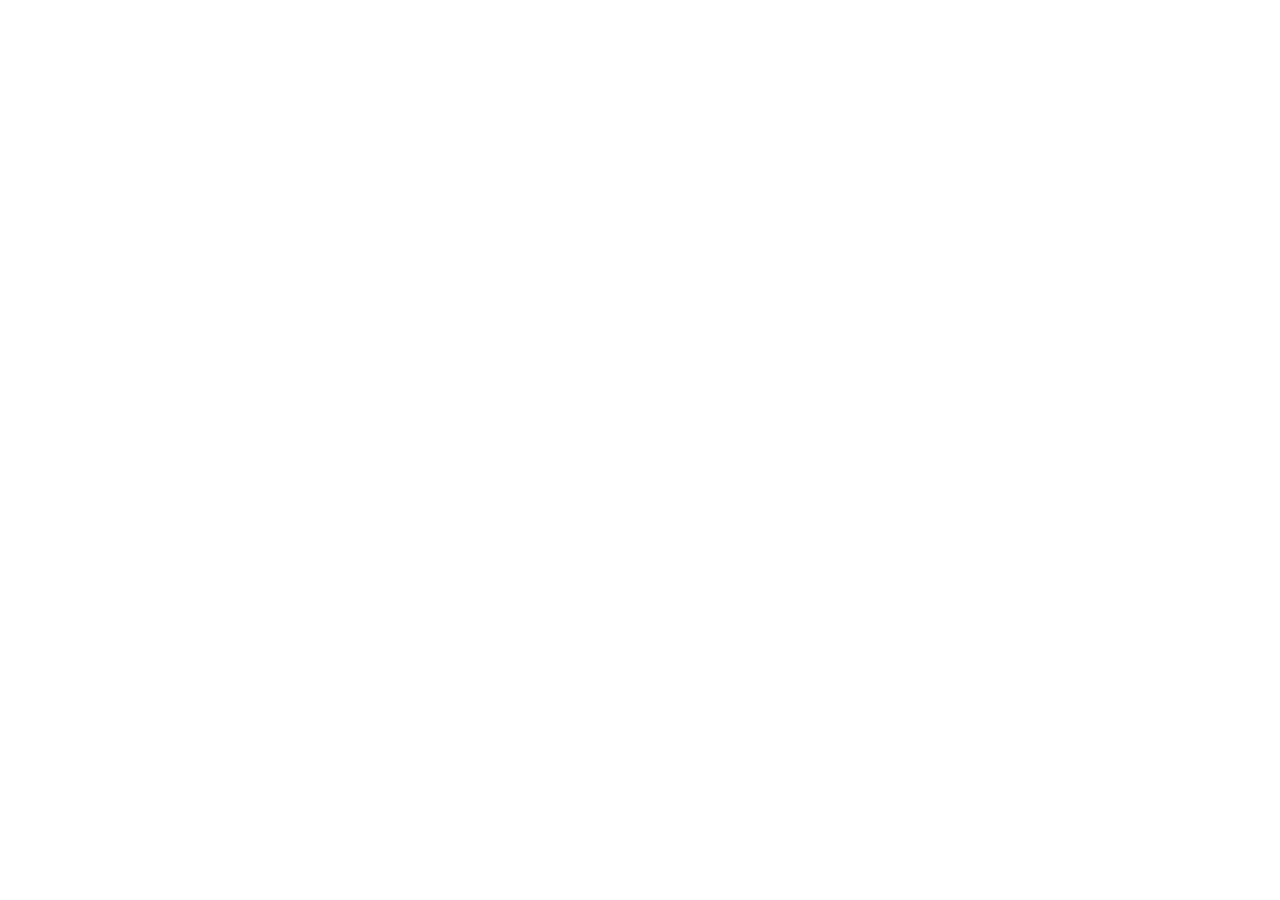
==== frontend/index.html @ f07e1174 "Avance del sistema de visitas" ====
<!DOCTYPE html>
<html lang="en">
<head>
    <meta charset="UTF-8">
    <meta name="viewport" content="width=device-width, initial-scale=1.0">
    <title>Sistema de Visitas a Hogares

    <link rel="stylesheet" href="estilos.css">

</head> 
<body>
    <header>
        <div class="logo">
            <h1>Sistema de Visitas a Hogares</h1    >          
        </div>
                                 >
   <nav>
            
                <a href="index.html">Inicio</a>
                <a href="pages/alumnos.html">Alumnos</a>
                <a href="pages/profesores.html">Profesores</a>
                <a href="pages/visitas.html">Visitas</a>
            
        </nav>
    </header>

    <main>
        
        <section class="bienvenida">
            <h1>Bienvenido al Sistema de Visitas a Hogares</h1>

            <p>
                Sistema web para gestionar y registrar
                las visitas a los hogares de los estudiantes.
            </p>

            <a href="pages/registrar-visita.html" class="btn-principal">
                Registrar nueva visita
            </a>
        </section>


        <!-- RESUMEN -->
        <section class="resumen">

            <div class="tarjeta">
                <h2>Alumnos</h2>
                <p class="numero">0</p>
                <a href="pages/alumnos.html">Gestionar alumnos</a>
            </div>

            <div class="tarjeta">
                <h2>Profesores</h2>
                <p class="numero">0</p>
                <a href="pages/profesores.html">Gestionar profesores</a>
            </div>

            <div class="tarjeta">
                <h2>Visitas</h2>
                <p class="numero">0</p>
                <a href="pages/visitas.html">Ver visitas</a>
            </div>

        </section>


        <!-- ACCESOS RÁPIDOS -->
        <section class="accesos">

            <h2>Accesos rápidos</h2>

            <div class="acciones">

                <a href="pages/alumnos.html" class="accion">
                    <span>👨‍🎓</span>
                    <strong>Gestionar alumnos</strong>
                    <p>Registrar y consultar alumnos.</p>
                </a>

                <a href="pages/profesores.html" class="accion">
                    <span>👨‍🏫</span>
                    <strong>Gestionar profesores</strong>
                    <p>Registrar profesores, cursos y secciones.</p>
                </a>

                <a href="pages/registrar-visita.html" class="accion">
                    <span>📝</span>
                    <strong>Registrar visita</strong>
                    <p>Registrar la información de una visita.</p>
                </a>

                <a href="pages/visitas.html" class="accion">
                    <span>📋</span>
                    <strong>Consultar visitas</strong>
                    <p>Consultar las visitas registradas.</p>
                </a>

            </div>

        </section>

    </main>


    <!-- PIE DE PÁGINA -->
    <footer>
        <p>Sistema de Visitas a Hogares &copy; 2026</p>
    </footer>

</body>
</html>
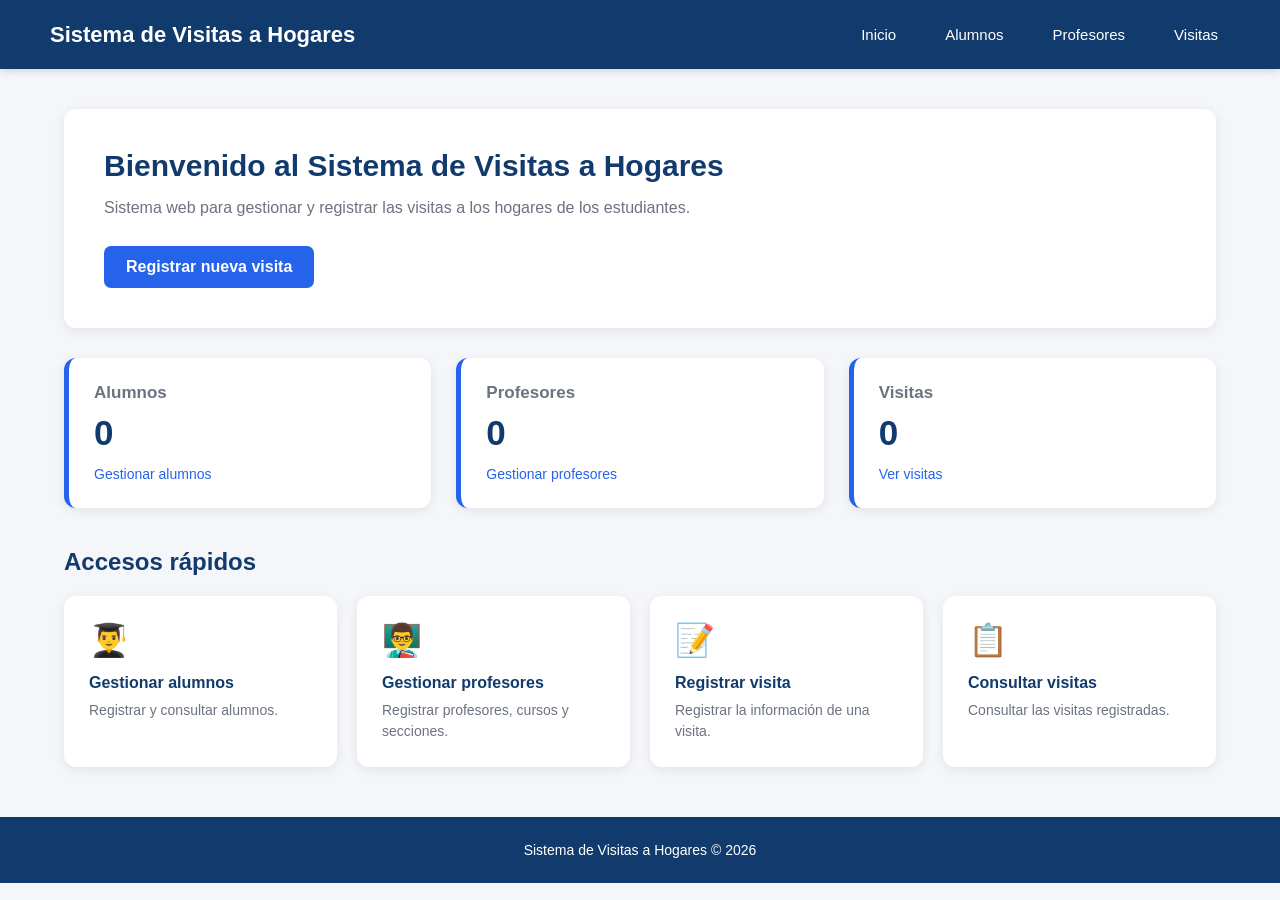
==== commit 5aec8eb4: "Actualiza pagina de inicio y app" ====
--- a/frontend/index.html
+++ b/frontend/index.html
@@ -1,111 +1,201 @@
 <!DOCTYPE html>
-<html lang="en">
+<html lang="es">
+
 <head>
+
     <meta charset="UTF-8">
+
     <meta name="viewport" content="width=device-width, initial-scale=1.0">
-    <title>Sistema de Visitas a Hogares
-
-    <link rel="stylesheet" href="estilos.css">
-
-</head> 
+
+    <title>Sistema de Visitas a Hogares</title>
+
+    <link rel="stylesheet" href="css/estilos.css">
+
+</head>
+
 <body>
+
+    <!-- ENCABEZADO -->
+
     <header>
+
         <div class="logo">
-            <h1>Sistema de Visitas a Hogares</h1    >          
+            <h1>Sistema de Visitas a Hogares</h1>
         </div>
-                                 >
-   <nav>
-            
-                <a href="index.html">Inicio</a>
-                <a href="pages/alumnos.html">Alumnos</a>
-                <a href="pages/profesores.html">Profesores</a>
-                <a href="pages/visitas.html">Visitas</a>
-            
+
+        <nav>
+
+            <a href="index.html">
+                Inicio
+            </a>
+
+            <a href="pages/alumnos.html">
+                Alumnos
+            </a>
+
+            <a href="pages/profesores.html">
+                Profesores
+            </a>
+
+            <a href="pages/visitas.html">
+                Visitas
+            </a>
+
         </nav>
+
     </header>
 
+
+    <!-- CONTENIDO PRINCIPAL -->
+
     <main>
-        
+
+        <!-- BIENVENIDA -->
+
         <section class="bienvenida">
-            <h1>Bienvenido al Sistema de Visitas a Hogares</h1>
+
+            <h1>
+                Bienvenido al Sistema de Visitas a Hogares
+            </h1>
 
             <p>
                 Sistema web para gestionar y registrar
                 las visitas a los hogares de los estudiantes.
             </p>
 
-            <a href="pages/registrar-visita.html" class="btn-principal">
+            <a
+                href="pages/registrar-visita.html"
+                class="btn-principal">
+
                 Registrar nueva visita
-            </a>
+
+            </a>
+
         </section>
 
 
         <!-- RESUMEN -->
-        <section class="resumen">
-
-            <div class="tarjeta">
-                <h2>Alumnos</h2>
-                <p class="numero">0</p>
-                <a href="pages/alumnos.html">Gestionar alumnos</a>
+
+       <section class="resumen">
+
+    <div class="tarjeta">
+        <h2>Alumnos</h2>
+        <p class="numero" id="contador-alumnos">0</p>
+        <a href="pages/alumnos.html">Gestionar alumnos</a>
+    </div>
+
+    <div class="tarjeta">
+        <h2>Profesores</h2>
+        <p class="numero" id="contador-profesores">0</p>
+        <a href="pages/profesores.html">Gestionar profesores</a>
+    </div>
+
+    <div class="tarjeta">
+        <h2>Visitas</h2>
+        <p class="numero" id="contador-visitas">0</p>
+        <a href="pages/visitas.html">Ver visitas</a>
+    </div>
+
+</section>
+
+        <!-- ACCESOS RÁPIDOS -->
+
+        <section class="accesos">
+
+            <h2>
+                Accesos rápidos
+            </h2>
+
+            <div class="acciones">
+
+
+                <a
+                    href="pages/alumnos.html"
+                    class="accion">
+
+                    <span>👨‍🎓</span>
+
+                    <strong>
+                        Gestionar alumnos
+                    </strong>
+
+                    <p>
+                        Registrar y consultar alumnos.
+                    </p>
+
+                </a>
+
+
+                <a
+                    href="pages/profesores.html"
+                    class="accion">
+
+                    <span>👨‍🏫</span>
+
+                    <strong>
+                        Gestionar profesores
+                    </strong>
+
+                    <p>
+                        Registrar profesores, cursos y secciones.
+                    </p>
+
+                </a>
+
+
+                <a
+                    href="pages/registrar-visita.html"
+                    class="accion">
+
+                    <span>📝</span>
+
+                    <strong>
+                        Registrar visita
+                    </strong>
+
+                    <p>
+                        Registrar la información de una visita.
+                    </p>
+
+                </a>
+
+
+                <a
+                    href="pages/visitas.html"
+                    class="accion">
+
+                    <span>📋</span>
+
+                    <strong>
+                        Consultar visitas
+                    </strong>
+
+                    <p>
+                        Consultar las visitas registradas.
+                    </p>
+
+                </a>
+
+
             </div>
 
-            <div class="tarjeta">
-                <h2>Profesores</h2>
-                <p class="numero">0</p>
-                <a href="pages/profesores.html">Gestionar profesores</a>
-            </div>
-
-            <div class="tarjeta">
-                <h2>Visitas</h2>
-                <p class="numero">0</p>
-                <a href="pages/visitas.html">Ver visitas</a>
-            </div>
-
         </section>
 
-
-        <!-- ACCESOS RÁPIDOS -->
-        <section class="accesos">
-
-            <h2>Accesos rápidos</h2>
-
-            <div class="acciones">
-
-                <a href="pages/alumnos.html" class="accion">
-                    <span>👨‍🎓</span>
-                    <strong>Gestionar alumnos</strong>
-                    <p>Registrar y consultar alumnos.</p>
-                </a>
-
-                <a href="pages/profesores.html" class="accion">
-                    <span>👨‍🏫</span>
-                    <strong>Gestionar profesores</strong>
-                    <p>Registrar profesores, cursos y secciones.</p>
-                </a>
-
-                <a href="pages/registrar-visita.html" class="accion">
-                    <span>📝</span>
-                    <strong>Registrar visita</strong>
-                    <p>Registrar la información de una visita.</p>
-                </a>
-
-                <a href="pages/visitas.html" class="accion">
-                    <span>📋</span>
-                    <strong>Consultar visitas</strong>
-                    <p>Consultar las visitas registradas.</p>
-                </a>
-
-            </div>
-
-        </section>
-
     </main>
 
 
     <!-- PIE DE PÁGINA -->
+
     <footer>
-        <p>Sistema de Visitas a Hogares &copy; 2026</p>
+
+        <p>
+            Sistema de Visitas a Hogares &copy; 2026
+        </p>
+
     </footer>
 
+    <script src="js/app.js"></script>
+
 </body>
+
 </html>
--- a/frontend/css/estilos.css
+++ b/frontend/css/estilos.css
@@ -0,0 +1,676 @@
+/* =========================================
+   CONFIGURACIÓN GENERAL
+========================================= */
+
+* {
+    margin: 0;
+    padding: 0;
+    box-sizing: border-box;
+}
+
+body {
+    font-family: Arial, Helvetica, sans-serif;
+    background-color: #f4f6f9;
+    color: #1f2937;
+    min-height: 100vh;
+}
+
+
+/* =========================================
+   ENCABEZADO
+========================================= */
+
+header {
+    background-color: #123b6d;
+    color: white;
+    padding: 18px 50px;
+
+    display: flex;
+    align-items: center;
+    justify-content: space-between;
+
+    box-shadow: 0 2px 8px rgba(0, 0, 0, 0.15);
+}
+
+.logo {
+    font-size: 22px;
+    font-weight: bold;
+}
+
+.logo h1 {
+    font-size: 22px;
+}
+
+
+/* =========================================
+   MENÚ
+========================================= */
+
+nav {
+    display: flex;
+    gap: 25px;
+}
+
+nav a {
+    color: white;
+    text-decoration: none;
+    font-size: 15px;
+    font-weight: 500;
+
+    padding: 8px 12px;
+    border-radius: 6px;
+
+    transition: 0.3s;
+}
+
+nav a:hover {
+    background-color: rgba(255, 255, 255, 0.15);
+}
+
+
+/* =========================================
+   CONTENIDO PRINCIPAL
+========================================= */
+
+main {
+    width: 90%;
+    max-width: 1200px;
+    margin: 40px auto;
+}
+
+
+/* =========================================
+   BIENVENIDA
+========================================= */
+
+.bienvenida {
+    background: white;
+    padding: 40px;
+    border-radius: 12px;
+
+    box-shadow: 0 3px 12px rgba(0, 0, 0, 0.08);
+
+    margin-bottom: 30px;
+}
+
+.bienvenida h1 {
+    font-size: 30px;
+    margin-bottom: 12px;
+    color: #123b6d;
+}
+
+.bienvenida p {
+    font-size: 16px;
+    color: #6b7280;
+    margin-bottom: 25px;
+    line-height: 1.6;
+}
+
+.btn-principal {
+    display: inline-block;
+
+    background-color: #2563eb;
+    color: white;
+
+    text-decoration: none;
+
+    padding: 12px 22px;
+    border-radius: 7px;
+
+    font-weight: bold;
+
+    transition: 0.3s;
+}
+
+.btn-principal:hover {
+    background-color: #1d4ed8;
+    transform: translateY(-2px);
+}
+
+
+/* =========================================
+   TARJETAS DE RESUMEN
+========================================= */
+
+.resumen {
+    display: grid;
+
+    grid-template-columns: repeat(3, 1fr);
+
+    gap: 25px;
+
+    margin-bottom: 40px;
+}
+
+.tarjeta {
+    background-color: white;
+
+    padding: 25px;
+
+    border-radius: 12px;
+
+    box-shadow: 0 3px 12px rgba(0, 0, 0, 0.08);
+
+    border-left: 5px solid #2563eb;
+}
+
+.tarjeta h2 {
+    font-size: 17px;
+    color: #6b7280;
+    margin-bottom: 10px;
+}
+
+.numero {
+    font-size: 35px;
+    font-weight: bold;
+    color: #123b6d;
+
+    margin-bottom: 12px;
+}
+
+.tarjeta a {
+    color: #2563eb;
+    text-decoration: none;
+    font-size: 14px;
+}
+
+.tarjeta a:hover {
+    text-decoration: underline;
+}
+
+
+/* =========================================
+   ACCESOS RÁPIDOS
+========================================= */
+
+.accesos {
+    margin-bottom: 40px;
+}
+
+.accesos h2 {
+    margin-bottom: 20px;
+    color: #123b6d;
+}
+
+.acciones {
+    display: grid;
+
+    grid-template-columns: repeat(4, 1fr);
+
+    gap: 20px;
+}
+
+.accion {
+    background-color: white;
+
+    padding: 25px;
+
+    border-radius: 12px;
+
+    text-decoration: none;
+    color: #1f2937;
+
+    box-shadow: 0 3px 12px rgba(0, 0, 0, 0.08);
+
+    transition: 0.3s;
+}
+
+.accion:hover {
+    transform: translateY(-5px);
+
+    box-shadow: 0 6px 18px rgba(0, 0, 0, 0.12);
+}
+
+.accion span {
+    display: block;
+
+    font-size: 32px;
+
+    margin-bottom: 15px;
+}
+
+.accion strong {
+    display: block;
+
+    color: #123b6d;
+
+    margin-bottom: 8px;
+}
+
+.accion p {
+    color: #6b7280;
+
+    font-size: 14px;
+
+    line-height: 1.5;
+}
+
+
+/* =========================================
+   PIE DE PÁGINA
+========================================= */
+
+footer {
+    text-align: center;
+
+    padding: 25px;
+
+    background-color: #123b6d;
+
+    color: white;
+
+    margin-top: 50px;
+
+    font-size: 14px;
+}
+
+
+/* =========================================
+   DISEÑO RESPONSIVO
+========================================= */
+
+@media (max-width: 900px) {
+
+    .acciones {
+        grid-template-columns: repeat(2, 1fr);
+    }
+
+    .resumen {
+        grid-template-columns: 1fr;
+    }
+
+    header {
+        flex-direction: column;
+        gap: 15px;
+    }
+}
+
+
+@media (max-width: 600px) {
+
+    main {
+        width: 94%;
+    }
+
+    .acciones {
+        grid-template-columns: 1fr;
+    }
+
+    nav {
+        flex-wrap: wrap;
+        justify-content: center;
+    }
+
+    .bienvenida {
+        padding: 25px;
+    }
+
+    .bienvenida h1 {
+        font-size: 24px;
+    }
+}
+/* =========================================
+   PÁGINA DE GESTIÓN
+========================================= */
+
+.pagina-header {
+    background-color: white;
+    padding: 30px 35px;
+    border-radius: 12px;
+
+    display: flex;
+    align-items: center;
+    justify-content: space-between;
+
+    margin-bottom: 25px;
+
+    box-shadow: 0 3px 12px rgba(0, 0, 0, 0.08);
+}
+
+.pagina-header h1 {
+    color: #123b6d;
+    font-size: 30px;
+    margin: 8px 0;
+}
+
+.pagina-header p {
+    color: #6b7280;
+    line-height: 1.5;
+}
+
+
+/* =========================================
+   ETIQUETA
+========================================= */
+
+.etiqueta {
+    display: inline-block;
+
+    font-size: 11px;
+    font-weight: bold;
+
+    color: #2563eb;
+
+    letter-spacing: 1px;
+}
+
+
+/* =========================================
+   BUSCADOR
+========================================= */
+
+.busqueda {
+    background-color: white;
+
+    padding: 20px;
+
+    border-radius: 12px;
+
+    margin-bottom: 25px;
+
+    box-shadow: 0 3px 12px rgba(0, 0, 0, 0.08);
+}
+
+#buscar-alumno {
+    width: 100%;
+
+    padding: 13px 15px;
+
+    border: 1px solid #d1d5db;
+
+    border-radius: 7px;
+
+    font-size: 15px;
+
+    outline: none;
+}
+
+#buscar-alumno:focus {
+    border-color: #2563eb;
+
+    box-shadow: 0 0 0 3px rgba(37, 99, 235, 0.1);
+}
+
+
+/* =========================================
+   TABLA
+========================================= */
+
+.tabla-contenedor {
+    background-color: white;
+
+    border-radius: 12px;
+
+    overflow-x: auto;
+
+    box-shadow: 0 3px 12px rgba(0, 0, 0, 0.08);
+}
+
+table {
+    width: 100%;
+
+    border-collapse: collapse;
+
+    min-width: 750px;
+}
+
+thead {
+    background-color: #123b6d;
+
+    color: white;
+}
+
+th {
+    padding: 15px;
+
+    text-align: left;
+
+    font-size: 14px;
+}
+
+td {
+    padding: 14px 15px;
+
+    border-bottom: 1px solid #e5e7eb;
+
+    font-size: 14px;
+}
+
+tbody tr:hover {
+    background-color: #f8fafc;
+}
+
+
+/* =========================================
+   BOTONES DE LA TABLA
+========================================= */
+
+.btn-editar,
+.btn-eliminar,
+.btn-editar-profesor,
+.btn-eliminar-profesor {
+    border: none;
+    padding: 7px 12px;
+    border-radius: 5px;
+    cursor: pointer;
+    font-size: 13px;
+    margin-right: 5px;
+}
+
+/* BOTÓN EDITAR */
+.btn-editar,
+.btn-editar-profesor {
+    background-color: #e0ecff;
+    color: #1d4ed8;
+}
+
+/* BOTÓN ELIMINAR */
+.btn-eliminar,
+.btn-eliminar-profesor {
+    background-color: #fee2e2;
+    color: #b91c1c;
+}
+
+/* EFECTO AL PASAR EL MOUSE */
+.btn-editar:hover,
+.btn-eliminar:hover,
+.btn-editar-profesor:hover,
+.btn-eliminar-profesor:hover {
+    opacity: 0.8;
+}
+
+.modal {
+    display: none;
+
+    position: fixed;
+
+    top: 0;
+    left: 0;
+
+    width: 100%;
+    height: 100%;
+
+    background-color: rgba(0, 0, 0, 0.5);
+
+    align-items: center;
+    justify-content: center;
+
+    padding: 20px;
+
+    z-index: 1000;
+}
+
+.modal-contenido {
+    background-color: white;
+
+    width: 100%;
+    max-width: 700px;
+
+    border-radius: 12px;
+
+    padding: 30px;
+
+    box-shadow: 0 10px 30px rgba(0, 0, 0, 0.2);
+}
+
+.modal-header {
+    display: flex;
+
+    justify-content: space-between;
+
+    align-items: flex-start;
+
+    margin-bottom: 25px;
+}
+
+.modal-header h2 {
+    color: #123b6d;
+
+    margin-top: 6px;
+}
+
+.modal-header button {
+    background: none;
+
+    border: none;
+
+    font-size: 28px;
+
+    color: #6b7280;
+
+    cursor: pointer;
+}
+
+
+.form-grid {
+    display: grid;
+
+    grid-template-columns: repeat(2, 1fr);
+
+    gap: 20px;
+}
+
+.campo {
+    display: flex;
+
+    flex-direction: column;
+
+    gap: 7px;
+}
+
+.campo label {
+    font-size: 14px;
+
+    font-weight: bold;
+
+    color: #374151;
+}
+
+.campo input,
+.campo select {
+    padding: 11px 12px;
+
+    border: 1px solid #d1d5db;
+
+    border-radius: 7px;
+
+    font-size: 14px;
+
+    outline: none;
+
+    background-color: white;
+}
+
+.campo input:focus,
+.campo select:focus {
+    border-color: #2563eb;
+
+    box-shadow: 0 0 0 3px rgba(37, 99, 235, 0.1);
+}
+
+.modal-acciones {
+    display: flex;
+
+    justify-content: flex-end;
+
+    gap: 10px;
+
+    margin-top: 30px;
+}
+
+.btn-cancelar {
+    background-color: #e5e7eb;
+
+    color: #374151;
+
+    border: none;
+
+    padding: 12px 20px;
+
+    border-radius: 7px;
+
+    cursor: pointer;
+
+    font-weight: bold;
+}
+
+.btn-cancelar:hover {
+    background-color: #d1d5db;
+}
+
+
+/* =========================================
+   RESPONSIVE - ALUMNOS
+========================================= */
+
+@media (max-width: 700px) {
+
+    .pagina-header {
+        flex-direction: column;
+
+        align-items: flex-start;
+
+        gap: 20px;
+    }
+
+    .form-grid {
+        grid-template-columns: 1fr;
+    }
+
+    .modal-contenido {
+        padding: 20px;
+    }
+}
+
+.modal.activo {
+    display: flex;
+}
+
+/* =========================================
+   BOTONES DE VISITAS
+========================================= */
+
+.btn-editar-visita,
+.btn-eliminar-visita {
+    border: none;
+    padding: 7px 12px;
+    border-radius: 5px;
+    cursor: pointer;
+    font-size: 13px;
+    margin-right: 5px;
+}
+
+.btn-editar-visita {
+    background-color: #e0ecff;
+    color: #1d4ed8;
+}
+
+.btn-eliminar-visita {
+    background-color: #fee2e2;
+    color: #b91c1c;
+}
+
+.btn-editar-visita:hover,
+.btn-eliminar-visita:hover {
+    opacity: 0.8;
+}
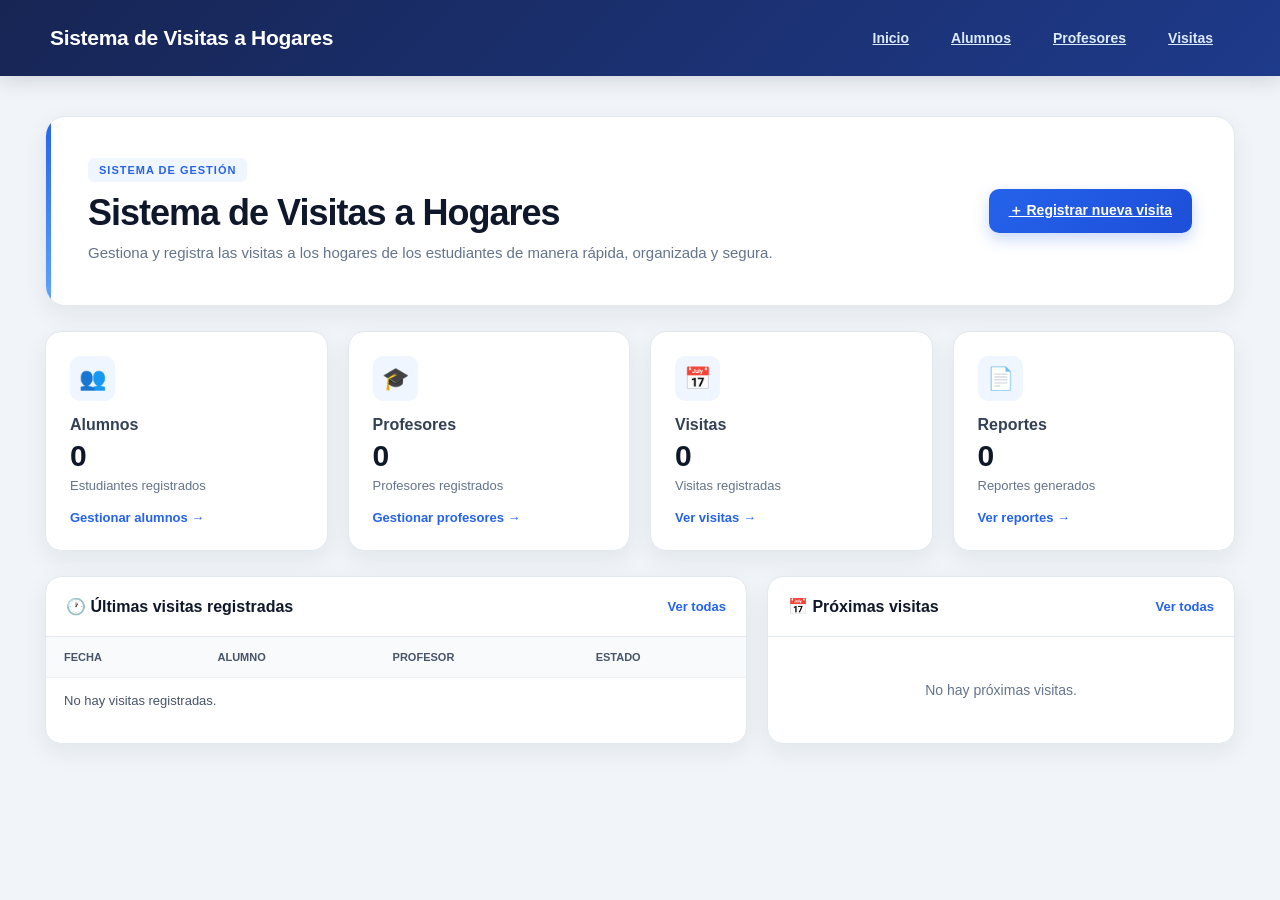
==== commit 3ea3cdec: "Actualizo diseño del sistema" ====
--- a/frontend/index.html
+++ b/frontend/index.html
@@ -2,25 +2,24 @@
 <html lang="es">
 
 <head>
-
     <meta charset="UTF-8">
-
     <meta name="viewport" content="width=device-width, initial-scale=1.0">
 
     <title>Sistema de Visitas a Hogares</title>
 
     <link rel="stylesheet" href="css/estilos.css">
-
 </head>
 
 <body>
 
-    <!-- ENCABEZADO -->
+    <!-- ==============================
+         HEADER
+    =============================== -->
 
     <header>
 
         <div class="logo">
-            <h1>Sistema de Visitas a Hogares</h1>
+            Sistema de Visitas a Hogares
         </div>
 
         <nav>
@@ -46,153 +45,245 @@
     </header>
 
 
-    <!-- CONTENIDO PRINCIPAL -->
+    <!-- ==============================
+         CONTENIDO PRINCIPAL
+    =============================== -->
 
     <main>
 
         <!-- BIENVENIDA -->
 
-        <section class="bienvenida">
-
-            <h1>
-                Bienvenido al Sistema de Visitas a Hogares
-            </h1>
-
-            <p>
-                Sistema web para gestionar y registrar
-                las visitas a los hogares de los estudiantes.
-            </p>
+        <section class="pagina-header">
+
+            <div>
+
+                <span class="etiqueta">
+                    SISTEMA DE GESTIÓN
+                </span>
+
+                <h1>
+                    Sistema de Visitas a Hogares
+                </h1>
+
+                <p>
+                    Gestiona y registra las visitas a los hogares
+                    de los estudiantes de manera rápida,
+                    organizada y segura.
+                </p>
+
+            </div>
 
             <a
                 href="pages/registrar-visita.html"
-                class="btn-principal">
-
-                Registrar nueva visita
-
+                class="btn-principal"
+            >
+                ＋ Registrar nueva visita
             </a>
 
         </section>
 
 
-        <!-- RESUMEN -->
-
-       <section class="resumen">
-
-    <div class="tarjeta">
-        <h2>Alumnos</h2>
-        <p class="numero" id="contador-alumnos">0</p>
-        <a href="pages/alumnos.html">Gestionar alumnos</a>
-    </div>
-
-    <div class="tarjeta">
-        <h2>Profesores</h2>
-        <p class="numero" id="contador-profesores">0</p>
-        <a href="pages/profesores.html">Gestionar profesores</a>
-    </div>
-
-    <div class="tarjeta">
-        <h2>Visitas</h2>
-        <p class="numero" id="contador-visitas">0</p>
-        <a href="pages/visitas.html">Ver visitas</a>
-    </div>
-
-</section>
-
-        <!-- ACCESOS RÁPIDOS -->
-
-        <section class="accesos">
-
-            <h2>
-                Accesos rápidos
-            </h2>
-
-            <div class="acciones">
-
-
-                <a
-                    href="pages/alumnos.html"
-                    class="accion">
-
-                    <span>👨‍🎓</span>
-
-                    <strong>
-                        Gestionar alumnos
-                    </strong>
-
-                    <p>
-                        Registrar y consultar alumnos.
-                    </p>
-
-                </a>
-
-
-                <a
-                    href="pages/profesores.html"
-                    class="accion">
-
-                    <span>👨‍🏫</span>
-
-                    <strong>
-                        Gestionar profesores
-                    </strong>
-
-                    <p>
-                        Registrar profesores, cursos y secciones.
-                    </p>
-
-                </a>
-
-
-                <a
-                    href="pages/registrar-visita.html"
-                    class="accion">
-
-                    <span>📝</span>
-
-                    <strong>
-                        Registrar visita
-                    </strong>
-
-                    <p>
-                        Registrar la información de una visita.
-                    </p>
-
-                </a>
-
-
-                <a
-                    href="pages/visitas.html"
-                    class="accion">
-
-                    <span>📋</span>
-
-                    <strong>
-                        Consultar visitas
-                    </strong>
-
-                    <p>
-                        Consultar las visitas registradas.
-                    </p>
-
-                </a>
-
+        <!-- ==============================
+             ESTADÍSTICAS
+        =============================== -->
+
+        <section class="estadisticas">
+
+
+            <!-- ALUMNOS -->
+
+            <div class="tarjeta">
+
+                <div class="icono-estadistica">
+                    👥
+                </div>
+
+                <h3>
+                    Alumnos
+                </h3>
+
+                <strong id="total-alumnos">
+                    0
+                </strong>
+
+                <p>
+                    Estudiantes registrados
+                </p>
+
+                <a href="pages/alumnos.html">
+                    Gestionar alumnos →
+                </a>
+
+            </div>
+
+
+            <!-- PROFESORES -->
+
+            <div class="tarjeta">
+
+                <div class="icono-estadistica">
+                    🎓
+                </div>
+
+                <h3>
+                    Profesores
+                </h3>
+
+                <strong id="total-profesores">
+                    0
+                </strong>
+
+                <p>
+                    Profesores registrados
+                </p>
+
+                <a href="pages/profesores.html">
+                    Gestionar profesores →
+                </a>
+
+            </div>
+
+
+            <!-- VISITAS -->
+
+            <div class="tarjeta">
+
+                <div class="icono-estadistica">
+                    📅
+                </div>
+
+                <h3>
+                    Visitas
+                </h3>
+
+                <strong id="total-visitas">
+                    0
+                </strong>
+
+                <p>
+                    Visitas registradas
+                </p>
+
+                <a href="pages/visitas.html">
+                    Ver visitas →
+                </a>
+
+            </div>
+
+
+            <!-- REPORTES -->
+
+            <div class="tarjeta">
+
+                <div class="icono-estadistica">
+                    📄
+                </div>
+
+                <h3>
+                    Reportes
+                </h3>
+
+                <strong>
+                    0
+                </strong>
+
+                <p>
+                    Reportes generados
+                </p>
+
+                <a href="#">
+                    Ver reportes →
+                </a>
 
             </div>
 
         </section>
 
+
+        <!-- ==============================
+             PANELES
+        =============================== -->
+
+        <section class="paneles-dashboard">
+
+
+            <!-- ÚLTIMAS VISITAS -->
+
+            <div class="panel">
+
+                <div class="panel-header">
+
+                    <h2>
+                        🕐 Últimas visitas registradas
+                    </h2>
+
+                    <a href="pages/visitas.html">
+                        Ver todas
+                    </a>
+
+                </div>
+
+                <div class="tabla-responsive">
+
+                    <table>
+
+                        <thead>
+
+                            <tr>
+                                <th>Fecha</th>
+                                <th>Alumno</th>
+                                <th>Profesor</th>
+                                <th>Estado</th>
+                            </tr>
+
+                        </thead>
+
+                        <tbody id="ultimas-visitas">
+
+                        </tbody>
+
+                    </table>
+
+                </div>
+
+            </div>
+
+
+            <!-- PRÓXIMAS VISITAS -->
+
+            <div class="panel">
+
+                <div class="panel-header">
+
+                    <h2>
+                        📅 Próximas visitas
+                    </h2>
+
+                    <a href="pages/visitas.html">
+                        Ver todas
+                    </a>
+
+                </div>
+
+                <div
+                    class="proximas-visitas"
+                    id="proximas-visitas"
+                >
+
+                    <div class="sin-visitas">
+                        No hay próximas visitas.
+                    </div>
+
+                </div>
+
+            </div>
+
+        </section>
+
     </main>
 
 
-    <!-- PIE DE PÁGINA -->
-
-    <footer>
-
-        <p>
-            Sistema de Visitas a Hogares &copy; 2026
-        </p>
-
-    </footer>
+    <!-- JAVASCRIPT -->
 
     <script src="js/app.js"></script>
 
--- a/frontend/css/estilos.css
+++ b/frontend/css/estilos.css
@@ -1,6 +1,7 @@
-/* =========================================
-   CONFIGURACIÓN GENERAL
-========================================= */
+/* =========================================================
+   SISTEMA DE VISITAS A HOGARES
+   DISEÑO PROFESIONAL - ALUMNOS / PROFESORES / VISITAS
+========================================================= */
 
 * {
     margin: 0;
@@ -8,539 +9,585 @@
     box-sizing: border-box;
 }
 
+:root {
+    --azul: #2563eb;
+    --azul-oscuro: #172554;
+    --azul-hover: #1d4ed8;
+    --fondo: #f1f5f9;
+    --blanco: #ffffff;
+    --texto: #0f172a;
+    --texto-secundario: #64748b;
+    --borde: #e2e8f0;
+    --verde: #16a34a;
+    --rojo: #dc2626;
+    --sombra: 0 8px 25px rgba(15, 23, 42, 0.07);
+}
+
 body {
-    font-family: Arial, Helvetica, sans-serif;
-    background-color: #f4f6f9;
-    color: #1f2937;
-    min-height: 100vh;
-}
-
-
-/* =========================================
-   ENCABEZADO
-========================================= */
+    font-family: "Segoe UI", Arial, sans-serif;
+    background: var(--fondo);
+    color: var(--texto);
+}
+
+
+/* =========================================================
+   HEADER
+========================================================= */
 
 header {
-    background-color: #123b6d;
+    height: 76px;
+
+    background: linear-gradient(
+        135deg,
+        #172554,
+        #1e3a8a
+    );
+
     color: white;
-    padding: 18px 50px;
 
     display: flex;
     align-items: center;
     justify-content: space-between;
 
-    box-shadow: 0 2px 8px rgba(0, 0, 0, 0.15);
-}
-
-.logo {
-    font-size: 22px;
-    font-weight: bold;
-}
-
-.logo h1 {
-    font-size: 22px;
-}
-
-
-/* =========================================
+    padding: 0 50px;
+
+    position: sticky;
+    top: 0;
+
+    z-index: 1000;
+
+    box-shadow: 0 4px 20px rgba(15, 23, 42, 0.15);
+}
+
+
+/* LOGO */
+
+header .logo {
+    font-size: 21px;
+    font-weight: 700;
+
+    color: white;
+
+    padding: 0;
+
+    letter-spacing: -0.3px;
+}
+
+
+/* =========================================================
    MENÚ
-========================================= */
-
-nav {
-    display: flex;
-    gap: 25px;
-}
-
-nav a {
-    color: white;
-    text-decoration: none;
-    font-size: 15px;
-    font-weight: 500;
-
-    padding: 8px 12px;
-    border-radius: 6px;
-
-    transition: 0.3s;
-}
-
-nav a:hover {
-    background-color: rgba(255, 255, 255, 0.15);
-}
-
-
-/* =========================================
-   CONTENIDO PRINCIPAL
-========================================= */
-
-main {
-    width: 90%;
-    max-width: 1200px;
-    margin: 40px auto;
-}
-
-
-/* =========================================
-   BIENVENIDA
-========================================= */
-
-.bienvenida {
-    background: white;
-    padding: 40px;
-    border-radius: 12px;
-
-    box-shadow: 0 3px 12px rgba(0, 0, 0, 0.08);
-
-    margin-bottom: 30px;
-}
-
-.bienvenida h1 {
-    font-size: 30px;
-    margin-bottom: 12px;
-    color: #123b6d;
-}
-
-.bienvenida p {
-    font-size: 16px;
-    color: #6b7280;
-    margin-bottom: 25px;
-    line-height: 1.6;
-}
-
-.btn-principal {
-    display: inline-block;
-
-    background-color: #2563eb;
-    color: white;
-
-    text-decoration: none;
-
-    padding: 12px 22px;
-    border-radius: 7px;
-
-    font-weight: bold;
-
-    transition: 0.3s;
-}
-
-.btn-principal:hover {
-    background-color: #1d4ed8;
-    transform: translateY(-2px);
-}
-
-
-/* =========================================
-   TARJETAS DE RESUMEN
-========================================= */
-
-.resumen {
-    display: grid;
-
-    grid-template-columns: repeat(3, 1fr);
-
-    gap: 25px;
-
-    margin-bottom: 40px;
-}
-
-.tarjeta {
-    background-color: white;
-
-    padding: 25px;
-
-    border-radius: 12px;
-
-    box-shadow: 0 3px 12px rgba(0, 0, 0, 0.08);
-
-    border-left: 5px solid #2563eb;
-}
-
-.tarjeta h2 {
-    font-size: 17px;
-    color: #6b7280;
-    margin-bottom: 10px;
-}
-
-.numero {
-    font-size: 35px;
-    font-weight: bold;
-    color: #123b6d;
-
-    margin-bottom: 12px;
-}
-
-.tarjeta a {
-    color: #2563eb;
-    text-decoration: none;
-    font-size: 14px;
-}
-
-.tarjeta a:hover {
-    text-decoration: underline;
-}
-
-
-/* =========================================
-   ACCESOS RÁPIDOS
-========================================= */
-
-.accesos {
-    margin-bottom: 40px;
-}
-
-.accesos h2 {
-    margin-bottom: 20px;
-    color: #123b6d;
-}
-
-.acciones {
-    display: grid;
-
-    grid-template-columns: repeat(4, 1fr);
-
-    gap: 20px;
-}
-
-.accion {
-    background-color: white;
-
-    padding: 25px;
-
-    border-radius: 12px;
-
-    text-decoration: none;
-    color: #1f2937;
-
-    box-shadow: 0 3px 12px rgba(0, 0, 0, 0.08);
-
-    transition: 0.3s;
-}
-
-.accion:hover {
-    transform: translateY(-5px);
-
-    box-shadow: 0 6px 18px rgba(0, 0, 0, 0.12);
-}
-
-.accion span {
-    display: block;
-
-    font-size: 32px;
-
-    margin-bottom: 15px;
-}
-
-.accion strong {
-    display: block;
-
-    color: #123b6d;
-
-    margin-bottom: 8px;
-}
-
-.accion p {
-    color: #6b7280;
-
-    font-size: 14px;
-
-    line-height: 1.5;
-}
-
-
-/* =========================================
-   PIE DE PÁGINA
-========================================= */
-
-footer {
-    text-align: center;
-
-    padding: 25px;
-
-    background-color: #123b6d;
-
-    color: white;
-
-    margin-top: 50px;
-
-    font-size: 14px;
-}
-
-
-/* =========================================
-   DISEÑO RESPONSIVO
-========================================= */
-
-@media (max-width: 900px) {
-
-    .acciones {
-        grid-template-columns: repeat(2, 1fr);
-    }
-
-    .resumen {
-        grid-template-columns: 1fr;
-    }
-
-    header {
-        flex-direction: column;
-        gap: 15px;
-    }
-}
-
-
-@media (max-width: 600px) {
-
-    main {
-        width: 94%;
-    }
-
-    .acciones {
-        grid-template-columns: 1fr;
-    }
-
-    nav {
-        flex-wrap: wrap;
-        justify-content: center;
-    }
-
-    .bienvenida {
-        padding: 25px;
-    }
-
-    .bienvenida h1 {
-        font-size: 24px;
-    }
-}
-/* =========================================
-   PÁGINA DE GESTIÓN
-========================================= */
-
-.pagina-header {
-    background-color: white;
-    padding: 30px 35px;
-    border-radius: 12px;
-
+========================================================= */
+
+header nav {
     display: flex;
     align-items: center;
+
+    gap: 8px;
+}
+
+header nav a {
+    position: relative;
+
+    color: #dbeafe;
+
+    font-size: 14px;
+    font-weight: 600;
+
+    padding: 11px 17px;
+
+    border-radius: 9px;
+
+    transition: all 0.25s ease;
+}
+
+header nav a:hover {
+    color: white;
+    background: rgba(255,255,255,0.12);
+}
+
+
+/* =========================================================
+   CONTENIDO
+========================================================= */
+
+main {
+    width: 100%;
+    max-width: 1450px;
+
+    margin: 0 auto;
+
+    padding: 40px 45px;
+}
+
+
+/* =========================================================
+   CABECERA DE PÁGINA
+========================================================= */
+
+.pagina-header {
+    position: relative;
+
+    display: flex;
+
+    align-items: center;
+
     justify-content: space-between;
 
+    min-height: 190px;
+
+    padding: 38px 42px;
+
     margin-bottom: 25px;
 
-    box-shadow: 0 3px 12px rgba(0, 0, 0, 0.08);
-}
-
-.pagina-header h1 {
-    color: #123b6d;
-    font-size: 30px;
-    margin: 8px 0;
-}
-
-.pagina-header p {
-    color: #6b7280;
-    line-height: 1.5;
-}
-
-
-/* =========================================
-   ETIQUETA
-========================================= */
+    background: white;
+
+    border: 1px solid var(--borde);
+
+    border-radius: 20px;
+
+    overflow: hidden;
+
+    box-shadow: var(--sombra);
+}
+
+
+/* línea azul lateral */
+
+.pagina-header::before {
+    content: "";
+
+    position: absolute;
+
+    left: 0;
+    top: 0;
+
+    width: 5px;
+    height: 100%;
+
+    background: linear-gradient(
+        180deg,
+        #2563eb,
+        #60a5fa
+    );
+}
+
+
+/* etiqueta */
 
 .etiqueta {
     display: inline-block;
 
+    padding: 6px 11px;
+
+    background: #eff6ff;
+
+    color: var(--azul);
+
+    border-radius: 6px;
+
     font-size: 11px;
-    font-weight: bold;
-
+
+    font-weight: 800;
+
+    letter-spacing: 1px;
+}
+
+
+/* título */
+
+.pagina-header h1 {
+    margin-top: 10px;
+    margin-bottom: 7px;
+
+    font-size: 36px;
+
+    font-weight: 750;
+
+    letter-spacing: -1px;
+
+    color: #0f172a;
+}
+
+
+/* descripción */
+
+.pagina-header p {
+    color: var(--texto-secundario);
+
+    font-size: 15px;
+
+    line-height: 1.6;
+}
+
+
+/* =========================================================
+   BOTÓN PRINCIPAL
+========================================================= */
+
+.btn-principal {
+    border: none;
+
+    background: linear-gradient(
+        135deg,
+        #2563eb,
+        #1d4ed8
+    );
+
+    color: white;
+
+    padding: 13px 20px;
+
+    border-radius: 10px;
+
+    font-size: 14px;
+
+    font-weight: 700;
+
+    cursor: pointer;
+
+    box-shadow: 0 6px 15px rgba(37, 99, 235, 0.25);
+
+    transition: all 0.25s ease;
+}
+
+.btn-principal:hover {
+    transform: translateY(-2px);
+
+    box-shadow: 0 10px 20px rgba(37, 99, 235, 0.30);
+
+    background: linear-gradient(
+        135deg,
+        #1d4ed8,
+        #1e40af
+    );
+}
+
+
+/* =========================================================
+   BUSCADOR
+========================================================= */
+
+.busqueda {
+    width: 100%;
+
+    background: white;
+
+    padding: 18px;
+
+    margin-bottom: 22px;
+
+    border: 1px solid var(--borde);
+
+    border-radius: 15px;
+
+    box-shadow: var(--sombra);
+}
+
+.busqueda input {
+    width: 100%;
+
+    height: 48px;
+
+    border: 1px solid #dbe3ef;
+
+    border-radius: 10px;
+
+    background: #f8fafc;
+
+    padding: 0 16px;
+
+    color: var(--texto);
+
+    font-size: 14px;
+
+    outline: none;
+
+    transition: all 0.25s ease;
+}
+
+.busqueda input::placeholder {
+    color: #94a3b8;
+}
+
+.busqueda input:hover {
+    border-color: #bfdbfe;
+}
+
+.busqueda input:focus {
+    background: white;
+
+    border-color: var(--azul);
+
+    box-shadow:
+        0 0 0 4px rgba(37, 99, 235, 0.10);
+}
+
+
+/* =========================================================
+   TABLA
+========================================================= */
+
+.tabla-contenedor {
+    width: 100%;
+
+    background: white;
+
+    border: 1px solid var(--borde);
+
+    border-radius: 18px;
+
+    overflow: hidden;
+
+    box-shadow: var(--sombra);
+}
+
+.tabla-contenedor table {
+    width: 100%;
+
+    border-collapse: collapse;
+}
+
+
+/* CABECERA */
+
+.tabla-contenedor thead {
+    background: #f8fafc;
+}
+
+.tabla-contenedor th {
+    padding: 17px 20px;
+
+    text-align: left;
+
+    color: #475569;
+
+    font-size: 11px;
+
+    font-weight: 800;
+
+    letter-spacing: 0.7px;
+
+    text-transform: uppercase;
+
+    border-bottom: 1px solid var(--borde);
+}
+
+
+/* CELDAS */
+
+.tabla-contenedor td {
+    padding: 17px 20px;
+
+    color: #334155;
+
+    font-size: 14px;
+
+    border-bottom: 1px solid #eef2f7;
+}
+
+
+/* FILAS */
+
+.tabla-contenedor tbody tr {
+    transition: background 0.2s ease;
+}
+
+.tabla-contenedor tbody tr:hover {
+    background: #f8fbff;
+}
+
+.tabla-contenedor tbody tr:last-child td {
+    border-bottom: none;
+}
+
+
+/* =========================================================
+   CÓDIGO DEL ALUMNO
+========================================================= */
+
+.tabla-contenedor td:first-child {
+    color: var(--azul);
+
+    font-weight: 700;
+}
+
+
+/* =========================================================
+   BOTONES EDITAR / ELIMINAR
+========================================================= */
+
+.btn-editar,
+.btn-eliminar {
+    border: none;
+
+    padding: 8px 13px;
+
+    border-radius: 8px;
+
+    font-size: 12px;
+
+    font-weight: 700;
+
+    cursor: pointer;
+
+    transition: all 0.2s ease;
+}
+
+
+/* EDITAR */
+
+.btn-editar {
     color: #2563eb;
 
-    letter-spacing: 1px;
-}
-
-
-/* =========================================
-   BUSCADOR
-========================================= */
-
-.busqueda {
-    background-color: white;
-
-    padding: 20px;
-
-    border-radius: 12px;
-
-    margin-bottom: 25px;
-
-    box-shadow: 0 3px 12px rgba(0, 0, 0, 0.08);
-}
-
-#buscar-alumno {
-    width: 100%;
-
-    padding: 13px 15px;
-
-    border: 1px solid #d1d5db;
-
-    border-radius: 7px;
-
-    font-size: 15px;
-
-    outline: none;
-}
-
-#buscar-alumno:focus {
-    border-color: #2563eb;
-
-    box-shadow: 0 0 0 3px rgba(37, 99, 235, 0.1);
-}
-
-
-/* =========================================
-   TABLA
-========================================= */
-
-.tabla-contenedor {
-    background-color: white;
-
-    border-radius: 12px;
-
-    overflow-x: auto;
-
-    box-shadow: 0 3px 12px rgba(0, 0, 0, 0.08);
-}
-
-table {
-    width: 100%;
-
-    border-collapse: collapse;
-
-    min-width: 750px;
-}
-
-thead {
-    background-color: #123b6d;
-
+    background: #eff6ff;
+
+    border: 1px solid #dbeafe;
+}
+
+.btn-editar:hover {
     color: white;
-}
-
-th {
-    padding: 15px;
-
-    text-align: left;
-
-    font-size: 14px;
-}
-
-td {
-    padding: 14px 15px;
-
-    border-bottom: 1px solid #e5e7eb;
-
-    font-size: 14px;
-}
-
-tbody tr:hover {
-    background-color: #f8fafc;
-}
-
-
-/* =========================================
-   BOTONES DE LA TABLA
-========================================= */
-
-.btn-editar,
-.btn-eliminar,
-.btn-editar-profesor,
-.btn-eliminar-profesor {
-    border: none;
-    padding: 7px 12px;
-    border-radius: 5px;
-    cursor: pointer;
-    font-size: 13px;
-    margin-right: 5px;
-}
-
-/* BOTÓN EDITAR */
-.btn-editar,
-.btn-editar-profesor {
-    background-color: #e0ecff;
-    color: #1d4ed8;
-}
-
-/* BOTÓN ELIMINAR */
-.btn-eliminar,
-.btn-eliminar-profesor {
-    background-color: #fee2e2;
-    color: #b91c1c;
-}
-
-/* EFECTO AL PASAR EL MOUSE */
-.btn-editar:hover,
-.btn-eliminar:hover,
-.btn-editar-profesor:hover,
-.btn-eliminar-profesor:hover {
-    opacity: 0.8;
-}
+
+    background: #2563eb;
+
+    transform: translateY(-1px);
+}
+
+
+/* ELIMINAR */
+
+.btn-eliminar {
+    color: #dc2626;
+
+    background: #fef2f2;
+
+    border: 1px solid #fee2e2;
+}
+
+.btn-eliminar:hover {
+    color: white;
+
+    background: #dc2626;
+
+    transform: translateY(-1px);
+}
+
+
+/* =========================================================
+   MODAL
+========================================================= */
 
 .modal {
+    position: fixed;
+
+    inset: 0;
+
     display: none;
-
-    position: fixed;
-
-    top: 0;
-    left: 0;
-
-    width: 100%;
-    height: 100%;
-
-    background-color: rgba(0, 0, 0, 0.5);
 
     align-items: center;
     justify-content: center;
 
     padding: 20px;
 
-    z-index: 1000;
-}
+    background: rgba(15, 23, 42, 0.65);
+
+    backdrop-filter: blur(5px);
+
+    z-index: 2000;
+}
+
+.modal.activo {
+    display: flex;
+}
+
+
+/* CONTENIDO */
 
 .modal-contenido {
-    background-color: white;
-
     width: 100%;
-    max-width: 700px;
-
-    border-radius: 12px;
-
-    padding: 30px;
-
-    box-shadow: 0 10px 30px rgba(0, 0, 0, 0.2);
-}
+
+    max-width: 680px;
+
+    background: white;
+
+    border-radius: 20px;
+
+    padding: 32px;
+
+    box-shadow:
+        0 25px 60px rgba(15, 23, 42, 0.25);
+
+    animation: modalEntrada 0.25s ease;
+}
+
+@keyframes modalEntrada {
+
+    from {
+        opacity: 0;
+        transform: translateY(20px) scale(0.98);
+    }
+
+    to {
+        opacity: 1;
+        transform: translateY(0) scale(1);
+    }
+
+}
+
+
+/* =========================================================
+   CABECERA MODAL
+========================================================= */
 
 .modal-header {
     display: flex;
 
+    align-items: flex-start;
+
     justify-content: space-between;
 
-    align-items: flex-start;
-
-    margin-bottom: 25px;
+    margin-bottom: 28px;
 }
 
 .modal-header h2 {
-    color: #123b6d;
-
-    margin-top: 6px;
-}
+    margin-top: 8px;
+
+    color: #0f172a;
+
+    font-size: 25px;
+}
+
+
+/* BOTÓN CERRAR */
 
 .modal-header button {
-    background: none;
+    width: 38px;
+    height: 38px;
 
     border: none;
 
-    font-size: 28px;
-
-    color: #6b7280;
+    border-radius: 9px;
+
+    background: #f1f5f9;
+
+    color: #64748b;
+
+    font-size: 23px;
 
     cursor: pointer;
-}
-
+
+    transition: 0.2s;
+}
+
+.modal-header button:hover {
+    background: #fee2e2;
+
+    color: #dc2626;
+}
+
+
+/* =========================================================
+   FORMULARIO
+========================================================= */
 
 .form-grid {
     display: grid;
@@ -559,34 +606,50 @@
 }
 
 .campo label {
-    font-size: 14px;
-
-    font-weight: bold;
-
-    color: #374151;
+    color: #475569;
+
+    font-size: 13px;
+
+    font-weight: 700;
 }
 
 .campo input,
 .campo select {
-    padding: 11px 12px;
-
-    border: 1px solid #d1d5db;
-
-    border-radius: 7px;
+    width: 100%;
+
+    height: 44px;
+
+    padding: 0 13px;
+
+    border: 1px solid #dbe3ef;
+
+    border-radius: 9px;
+
+    background: #f8fafc;
+
+    color: #0f172a;
 
     font-size: 14px;
 
     outline: none;
 
-    background-color: white;
+    transition: 0.2s;
 }
 
 .campo input:focus,
 .campo select:focus {
-    border-color: #2563eb;
-
-    box-shadow: 0 0 0 3px rgba(37, 99, 235, 0.1);
-}
+    background: white;
+
+    border-color: var(--azul);
+
+    box-shadow:
+        0 0 0 4px rgba(37, 99, 235, 0.10);
+}
+
+
+/* =========================================================
+   BOTONES MODAL
+========================================================= */
 
 .modal-acciones {
     display: flex;
@@ -596,81 +659,527 @@
     gap: 10px;
 
     margin-top: 30px;
+
+    padding-top: 20px;
+
+    border-top: 1px solid var(--borde);
 }
 
 .btn-cancelar {
-    background-color: #e5e7eb;
-
-    color: #374151;
-
     border: none;
 
-    padding: 12px 20px;
-
-    border-radius: 7px;
+    padding: 12px 18px;
+
+    border-radius: 9px;
+
+    background: #f1f5f9;
+
+    color: #475569;
+
+    font-size: 13px;
+
+    font-weight: 700;
 
     cursor: pointer;
 
-    font-weight: bold;
+    transition: 0.2s;
 }
 
 .btn-cancelar:hover {
-    background-color: #d1d5db;
-}
-
-
-/* =========================================
-   RESPONSIVE - ALUMNOS
-========================================= */
-
-@media (max-width: 700px) {
+    background: #e2e8f0;
+}
+
+
+/* =========================================================
+   RESPONSIVE
+========================================================= */
+
+@media (max-width: 900px) {
+
+    header {
+        padding: 0 25px;
+    }
+
+    main {
+        padding: 30px 25px;
+    }
 
     .pagina-header {
         flex-direction: column;
 
         align-items: flex-start;
 
-        gap: 20px;
+        gap: 25px;
     }
 
     .form-grid {
         grid-template-columns: 1fr;
     }
 
+}
+
+
+@media (max-width: 650px) {
+
+    header {
+        height: auto;
+
+        padding: 18px;
+
+        flex-direction: column;
+
+        gap: 15px;
+    }
+
+    header nav {
+        width: 100%;
+
+        justify-content: center;
+
+        flex-wrap: wrap;
+    }
+
+    main {
+        padding: 18px;
+    }
+
+    .pagina-header {
+        padding: 28px 24px;
+    }
+
+    .pagina-header h1 {
+        font-size: 29px;
+    }
+
+    .tabla-contenedor {
+        overflow-x: auto;
+    }
+
+    .tabla-contenedor table {
+        min-width: 850px;
+    }
+
     .modal-contenido {
-        padding: 20px;
-    }
-}
-
-.modal.activo {
+        padding: 24px;
+    }
+
+}
+
+/* ==========================================
+   DISEÑO PROFESIONAL - TABLA ALUMNOS
+========================================== */
+
+.codigo-alumno {
+    display: inline-flex;
+    align-items: center;
+
+    background: #eaf1ff;
+    color: #2563eb;
+
+    padding: 6px 10px;
+
+    border-radius: 7px;
+
+    font-size: 13px;
+    font-weight: 700;
+}
+
+
+/* DNI */
+
+.dato-dni {
+    color: #64748b;
+    font-family: monospace;
+    font-size: 13px;
+}
+
+
+/* NOMBRE */
+
+.tabla-contenedor td strong {
+    color: #172b4d;
+    font-weight: 600;
+}
+
+
+/* GRADO */
+
+.badge-grado {
+    display: inline-flex;
+
+    align-items: center;
+    justify-content: center;
+
+    min-width: 38px;
+
+    padding: 6px 10px;
+
+    background: #eef2ff;
+
+    color: #4f46e5;
+
+    border-radius: 7px;
+
+    font-size: 12px;
+
+    font-weight: 700;
+}
+
+
+/* SECCIÓN */
+
+.badge-seccion {
+    display: inline-flex;
+
+    align-items: center;
+    justify-content: center;
+
+    width: 32px;
+    height: 32px;
+
+    background: #ecfdf5;
+
+    color: #059669;
+
+    border-radius: 50%;
+
+    font-size: 12px;
+
+    font-weight: 700;
+}
+
+
+/* ==========================================
+   ACCIONES
+========================================== */
+
+.acciones-tabla {
     display: flex;
-}
-
-/* =========================================
-   BOTONES DE VISITAS
-========================================= */
-
-.btn-editar-visita,
-.btn-eliminar-visita {
+    align-items: center;
+
+    gap: 8px;
+}
+
+
+.acciones-tabla button {
     border: none;
-    padding: 7px 12px;
-    border-radius: 5px;
+
+    padding: 8px 12px;
+
+    border-radius: 8px;
+
+    font-size: 12px;
+
+    font-weight: 600;
+
     cursor: pointer;
+
+    transition: all 0.2s ease;
+}
+
+
+/* EDITAR */
+
+.acciones-tabla .btn-editar {
+    background: #eff6ff;
+    color: #2563eb;
+
+    border: 1px solid #dbeafe;
+}
+
+
+.acciones-tabla .btn-editar:hover {
+    background: #2563eb;
+    color: white;
+
+    transform: translateY(-1px);
+
+    box-shadow: 0 4px 10px rgba(37, 99, 235, 0.20);
+}
+
+
+/* ELIMINAR */
+
+.acciones-tabla .btn-eliminar {
+    background: #fef2f2;
+    color: #dc2626;
+
+    border: 1px solid #fee2e2;
+}
+
+
+.acciones-tabla .btn-eliminar:hover {
+    background: #dc2626;
+    color: white;
+
+    transform: translateY(-1px);
+
+    box-shadow: 0 4px 10px rgba(220, 38, 38, 0.20);
+}
+
+
+/* ==========================================
+   FILAS
+========================================== */
+
+.tabla-contenedor tbody tr {
+    transition: all 0.2s ease;
+}
+
+
+.tabla-contenedor tbody tr:hover {
+    background: #f8fbff;
+
+    box-shadow: inset 4px 0 0 #2864dc;
+}
+
+
+.tabla-contenedor td {
+    vertical-align: middle;
+}
+
+/* =========================================================
+   INICIO - DASHBOARD
+========================================================= */
+
+.estadisticas {
+    display: grid;
+
+    grid-template-columns: repeat(4, 1fr);
+
+    gap: 20px;
+
+    margin-bottom: 25px;
+}
+
+
+.tarjeta {
+    background: white;
+
+    border: 1px solid var(--borde);
+
+    border-radius: 16px;
+
+    padding: 24px;
+
+    box-shadow: var(--sombra);
+
+    transition: all 0.25s ease;
+}
+
+
+.tarjeta:hover {
+    transform: translateY(-3px);
+
+    box-shadow:
+        0 12px 30px rgba(15, 23, 42, 0.10);
+}
+
+
+.icono-estadistica {
+    width: 45px;
+    height: 45px;
+
+    display: flex;
+
+    align-items: center;
+    justify-content: center;
+
+    background: #eff6ff;
+
+    border-radius: 10px;
+
+    font-size: 22px;
+
+    margin-bottom: 15px;
+}
+
+
+.tarjeta h3 {
+    margin-bottom: 5px;
+
+    color: #334155;
+
+    font-size: 16px;
+}
+
+
+.tarjeta strong {
+    display: block;
+
+    margin: 5px 0;
+
+    color: #0f172a;
+
+    font-size: 30px;
+}
+
+
+.tarjeta p {
+    margin-bottom: 15px;
+
+    color: var(--texto-secundario);
+
     font-size: 13px;
-    margin-right: 5px;
-}
-
-.btn-editar-visita {
-    background-color: #e0ecff;
-    color: #1d4ed8;
-}
-
-.btn-eliminar-visita {
-    background-color: #fee2e2;
-    color: #b91c1c;
-}
-
-.btn-editar-visita:hover,
-.btn-eliminar-visita:hover {
-    opacity: 0.8;
+}
+
+
+.tarjeta a {
+    color: var(--azul);
+
+    font-size: 13px;
+
+    font-weight: 700;
+
+    text-decoration: none;
+}
+
+
+.tarjeta a:hover {
+    color: var(--azul-hover);
+}
+
+
+/* =========================================================
+   PANELES
+========================================================= */
+
+.paneles-dashboard {
+    display: grid;
+
+    grid-template-columns: 1.5fr 1fr;
+
+    gap: 20px;
+}
+
+
+.panel {
+    background: white;
+
+    border: 1px solid var(--borde);
+
+    border-radius: 16px;
+
+    overflow: hidden;
+
+    box-shadow: var(--sombra);
+}
+
+
+.panel-header {
+    display: flex;
+
+    align-items: center;
+
+    justify-content: space-between;
+
+    padding: 20px;
+
+    border-bottom: 1px solid var(--borde);
+}
+
+
+.panel-header h2 {
+    color: #0f172a;
+
+    font-size: 16px;
+}
+
+
+.panel-header a {
+    color: var(--azul);
+
+    font-size: 13px;
+
+    font-weight: 700;
+
+    text-decoration: none;
+}
+
+
+/* =========================================================
+   TABLA DEL INICIO
+========================================================= */
+
+.tabla-responsive {
+    overflow-x: auto;
+}
+
+
+.panel table {
+    width: 100%;
+
+    border-collapse: collapse;
+}
+
+
+.panel th {
+    padding: 14px 18px;
+
+    background: #f8fafc;
+
+    color: #475569;
+
+    font-size: 11px;
+
+    text-align: left;
+
+    text-transform: uppercase;
+}
+
+
+.panel td {
+    padding: 15px 18px;
+
+    color: #475569;
+
+    font-size: 13px;
+
+    border-top: 1px solid #eef2f7;
+}
+
+
+/* =========================================================
+   PRÓXIMAS VISITAS
+========================================================= */
+
+.proximas-visitas {
+    padding: 20px;
+}
+
+
+.sin-visitas {
+    padding: 25px;
+
+    text-align: center;
+
+    color: #64748b;
+
+    font-size: 14px;
+}
+
+
+/* =========================================================
+   RESPONSIVE INICIO
+========================================================= */
+
+@media (max-width: 1000px) {
+
+    .estadisticas {
+        grid-template-columns: repeat(2, 1fr);
+    }
+
+    .paneles-dashboard {
+        grid-template-columns: 1fr;
+    }
+
+}
+
+
+@media (max-width: 650px) {
+
+    .estadisticas {
+        grid-template-columns: 1fr;
+    }
+
 }
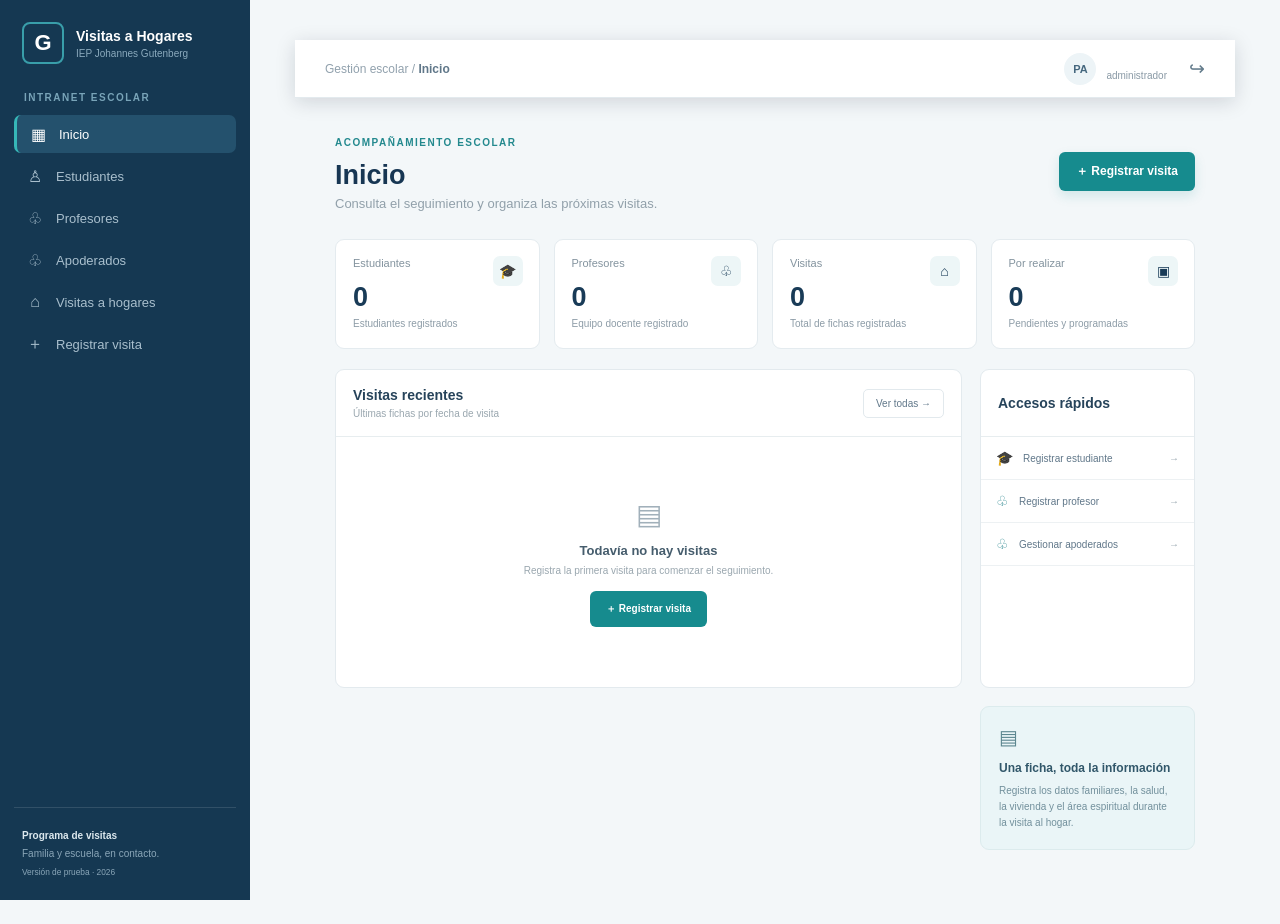
==== commit f94b9c03: "Actualizo sistema de visitas a hogares" ====
--- a/frontend/index.html
+++ b/frontend/index.html
@@ -2,283 +2,424 @@
 <html lang="es">
 
 <head>
+
     <meta charset="UTF-8">
     <meta name="viewport" content="width=device-width, initial-scale=1.0">
 
-    <title>Sistema de Visitas a Hogares</title>
+    <title>Inicio | Visitas a Hogares</title>
 
     <link rel="stylesheet" href="css/estilos.css">
+
 </head>
 
-<body>
-
-    <!-- ==============================
-         HEADER
-    =============================== -->
-
-    <header>
-
-        <div class="logo">
-            Sistema de Visitas a Hogares
+<body class="dashboard-body">
+
+    <!-- ==========================================
+         BARRA LATERAL
+    =========================================== -->
+
+    <aside class="sidebar">
+
+        <!-- LOGO -->
+
+        <div class="sidebar-logo">
+
+            <div class="sidebar-logo-icon">
+                G
+            </div>
+
+            <div>
+                <strong>Visitas a Hogares</strong>
+                <span>IEP Johannes Gutenberg</span>
+            </div>
+
         </div>
 
-        <nav>
-
-            <a href="index.html">
+
+        <!-- MENÚ -->
+
+        <div class="sidebar-seccion">
+            INTRANET ESCOLAR
+        </div>
+
+
+        <nav class="sidebar-menu">
+
+            <a href="index.html" class="activo">
+                <span>▦</span>
                 Inicio
             </a>
 
             <a href="pages/alumnos.html">
-                Alumnos
+                <span>♙</span>
+                Estudiantes
             </a>
 
             <a href="pages/profesores.html">
+                <span>♧</span>
                 Profesores
             </a>
 
+            <a href="#">
+                <span>♧</span>
+                Apoderados
+            </a>
+
             <a href="pages/visitas.html">
-                Visitas
+                <span>⌂</span>
+                Visitas a hogares
+            </a>
+
+            <a href="pages/registrar-visita.html">
+                <span>＋</span>
+                Registrar visita
             </a>
 
         </nav>
 
-    </header>
-
-
-    <!-- ==============================
-         CONTENIDO PRINCIPAL
-    =============================== -->
-
-    <main>
-
-        <!-- BIENVENIDA -->
-
-        <section class="pagina-header">
-
-            <div>
-
-                <span class="etiqueta">
-                    SISTEMA DE GESTIÓN
-                </span>
-
-                <h1>
-                    Sistema de Visitas a Hogares
-                </h1>
-
-                <p>
-                    Gestiona y registra las visitas a los hogares
-                    de los estudiantes de manera rápida,
-                    organizada y segura.
-                </p>
-
+
+        <!-- PARTE INFERIOR -->
+
+        <div class="sidebar-footer">
+
+            <strong>
+                Programa de visitas
+            </strong>
+
+            <span>
+                Familia y escuela, en contacto.
+            </span>
+
+            <small>
+                Versión de prueba · 2026
+            </small>
+
+        </div>
+
+    </aside>
+
+
+    <!-- ==========================================
+         CONTENIDO
+    =========================================== -->
+
+    <main class="dashboard-main">
+
+
+        <!-- ======================================
+             BARRA SUPERIOR
+        ======================================= -->
+
+        <header class="dashboard-header">
+
+            <div class="breadcrumb">
+                Gestión escolar / <strong>Inicio</strong>
             </div>
 
-            <a
-                href="pages/registrar-visita.html"
-                class="btn-principal"
-            >
-                ＋ Registrar nueva visita
-            </a>
-
-        </section>
-
-
-        <!-- ==============================
-             ESTADÍSTICAS
-        =============================== -->
-
-        <section class="estadisticas">
-
-
-            <!-- ALUMNOS -->
-
-            <div class="tarjeta">
-
-                <div class="icono-estadistica">
-                    👥
-                </div>
-
-                <h3>
-                    Alumnos
-                </h3>
-
-                <strong id="total-alumnos">
-                    0
-                </strong>
-
-                <p>
-                    Estudiantes registrados
-                </p>
-
-                <a href="pages/alumnos.html">
-                    Gestionar alumnos →
+
+            <div class="usuario-header">
+
+                <div class="usuario-avatar">
+                    PA
+                </div>
+
+                <div class="usuario-info">
+
+                    <strong id="nombre-usuario">
+                        Pablo
+                    </strong>
+
+                    <span>
+                        administrador
+                    </span>
+
+                </div>
+
+                <button
+                    type="button"
+                    class="btn-salir"
+                    id="btn-cerrar-sesion"
+                    title="Cerrar sesión">
+
+                    ↪
+
+                </button>
+
+            </div>
+
+        </header>
+
+
+        <!-- ======================================
+             CONTENIDO DEL DASHBOARD
+        ======================================= -->
+
+        <div class="dashboard-contenido">
+
+
+            <!-- CABECERA -->
+
+            <section class="dashboard-titulo">
+
+                <div>
+
+                    <span>
+                        ACOMPAÑAMIENTO ESCOLAR
+                    </span>
+
+                    <h1>
+                        Inicio
+                    </h1>
+
+                    <p>
+                        Consulta el seguimiento y organiza las próximas visitas.
+                    </p>
+
+                </div>
+
+
+                <a
+                    href="pages/registrar-visita.html"
+                    class="btn-registrar">
+
+                    ＋ Registrar visita
+
                 </a>
 
-            </div>
-
-
-            <!-- PROFESORES -->
-
-            <div class="tarjeta">
-
-                <div class="icono-estadistica">
-                    🎓
-                </div>
-
-                <h3>
-                    Profesores
-                </h3>
-
-                <strong id="total-profesores">
-                    0
-                </strong>
-
-                <p>
-                    Profesores registrados
-                </p>
-
-                <a href="pages/profesores.html">
-                    Gestionar profesores →
-                </a>
-
-            </div>
-
-
-            <!-- VISITAS -->
-
-            <div class="tarjeta">
-
-                <div class="icono-estadistica">
-                    📅
-                </div>
-
-                <h3>
-                    Visitas
-                </h3>
-
-                <strong id="total-visitas">
-                    0
-                </strong>
-
-                <p>
-                    Visitas registradas
-                </p>
-
-                <a href="pages/visitas.html">
-                    Ver visitas →
-                </a>
-
-            </div>
-
-
-            <!-- REPORTES -->
-
-            <div class="tarjeta">
-
-                <div class="icono-estadistica">
-                    📄
-                </div>
-
-                <h3>
-                    Reportes
-                </h3>
-
-                <strong>
-                    0
-                </strong>
-
-                <p>
-                    Reportes generados
-                </p>
-
-                <a href="#">
-                    Ver reportes →
-                </a>
-
-            </div>
-
-        </section>
-
-
-        <!-- ==============================
-             PANELES
-        =============================== -->
-
-        <section class="paneles-dashboard">
-
-
-            <!-- ÚLTIMAS VISITAS -->
-
-            <div class="panel">
-
-                <div class="panel-header">
-
-                    <h2>
-                        🕐 Últimas visitas registradas
-                    </h2>
-
-                    <a href="pages/visitas.html">
-                        Ver todas
-                    </a>
-
-                </div>
-
-                <div class="tabla-responsive">
-
-                    <table>
-
-                        <thead>
-
-                            <tr>
-                                <th>Fecha</th>
-                                <th>Alumno</th>
-                                <th>Profesor</th>
-                                <th>Estado</th>
-                            </tr>
-
-                        </thead>
-
-                        <tbody id="ultimas-visitas">
-
-                        </tbody>
-
-                    </table>
-
-                </div>
-
-            </div>
-
-
-            <!-- PRÓXIMAS VISITAS -->
-
-            <div class="panel">
-
-                <div class="panel-header">
-
-                    <h2>
-                        📅 Próximas visitas
-                    </h2>
-
-                    <a href="pages/visitas.html">
-                        Ver todas
-                    </a>
-
-                </div>
-
-                <div
-                    class="proximas-visitas"
-                    id="proximas-visitas"
-                >
-
-                    <div class="sin-visitas">
-                        No hay próximas visitas.
-                    </div>
-
-                </div>
-
-            </div>
-
-        </section>
+            </section>
+
+
+            <!-- ======================================
+                 ESTADÍSTICAS
+            ======================================= -->
+
+            <section class="dashboard-estadisticas">
+
+
+                <!-- ESTUDIANTES -->
+
+                <div class="dashboard-card">
+
+                    <div class="card-icono">
+                        🎓
+                    </div>
+
+                    <span>
+                        Estudiantes
+                    </span>
+
+                    <strong id="total-alumnos">
+                        0
+                    </strong>
+
+                    <small>
+                        Estudiantes registrados
+                    </small>
+
+                </div>
+
+
+                <!-- PROFESORES -->
+
+                <div class="dashboard-card">
+
+                    <div class="card-icono">
+                        ♧
+                    </div>
+
+                    <span>
+                        Profesores
+                    </span>
+
+                    <strong id="total-profesores">
+                        0
+                    </strong>
+
+                    <small>
+                        Equipo docente registrado
+                    </small>
+
+                </div>
+
+
+                <!-- VISITAS -->
+
+                <div class="dashboard-card">
+
+                    <div class="card-icono">
+                        ⌂
+                    </div>
+
+                    <span>
+                        Visitas
+                    </span>
+
+                    <strong id="total-visitas">
+                        0
+                    </strong>
+
+                    <small>
+                        Total de fichas registradas
+                    </small>
+
+                </div>
+
+
+                <!-- POR REALIZAR -->
+
+                <div class="dashboard-card">
+
+                    <div class="card-icono">
+                        ▣
+                    </div>
+
+                    <span>
+                        Por realizar
+                    </span>
+
+                    <strong id="total-pendientes">
+                        0
+                    </strong>
+
+                    <small>
+                        Pendientes y programadas
+                    </small>
+
+                </div>
+
+            </section>
+
+
+            <!-- ======================================
+                 FILA PRINCIPAL
+            ======================================= -->
+
+            <section class="dashboard-grid">
+
+
+                <!-- VISITAS RECIENTES -->
+
+                <div class="dashboard-panel">
+
+                    <div class="panel-titulo">
+
+                        <div>
+
+                            <h2>
+                                Visitas recientes
+                            </h2>
+
+                            <p>
+                                Últimas fichas por fecha de visita
+                            </p>
+
+                        </div>
+
+
+                        <a href="pages/visitas.html">
+                            Ver todas →
+                        </a>
+
+                    </div>
+
+
+                    <div class="visitas-recientes">
+
+                        <div class="sin-datos">
+
+                            <div class="sin-datos-icono">
+                                ▤
+                            </div>
+
+                            <strong>
+                                Todavía no hay visitas
+                            </strong>
+
+                            <p>
+                                Registra la primera visita para comenzar el seguimiento.
+                            </p>
+
+                            <a
+                                href="pages/registrar-visita.html"
+                                class="btn-registrar-pequeno">
+
+                                ＋ Registrar visita
+
+                            </a>
+
+                        </div>
+
+                    </div>
+
+                </div>
+
+
+                <!-- ACCESOS RÁPIDOS -->
+
+                <div class="dashboard-panel accesos-panel">
+
+                    <div class="panel-titulo">
+
+                        <div>
+
+                            <h2>
+                                Accesos rápidos
+                            </h2>
+
+                        </div>
+
+                    </div>
+
+
+                    <div class="accesos-lista">
+
+                        <a href="pages/alumnos.html">
+                            <span>🎓</span>
+                            Registrar estudiante
+                            <b>→</b>
+                        </a>
+
+                        <a href="pages/profesores.html">
+                            <span>♧</span>
+                            Registrar profesor
+                            <b>→</b>
+                        </a>
+
+                        <a href="#">
+                            <span>♧</span>
+                            Gestionar apoderados
+                            <b>→</b>
+                        </a>
+
+                    </div>
+
+                </div>
+
+
+                <!-- INFORMACIÓN -->
+
+                <div class="dashboard-info">
+
+                    <div class="info-icono">
+                        ▤
+                    </div>
+
+                    <strong>
+                        Una ficha, toda la información
+                    </strong>
+
+                    <p>
+                        Registra los datos familiares, la salud,
+                        la vivienda y el área espiritual durante
+                        la visita al hogar.
+                    </p>
+
+                </div>
+
+
+            </section>
+
+        </div>
 
     </main>
 
--- a/frontend/css/estilos.css
+++ b/frontend/css/estilos.css
@@ -1182,4 +1182,1069 @@
         grid-template-columns: 1fr;
     }
 
+}
+
+/* =========================================================
+   DASHBOARD
+========================================================= */
+
+.dashboard-body {
+    margin: 0;
+    padding: 0;
+    min-height: 100vh;
+    background: #f3f7f9;
+    color: #193b57;
+    font-family: Arial, sans-serif;
+
+    display: flex;
+}
+
+
+/* =========================================================
+   SIDEBAR
+========================================================= */
+
+.sidebar {
+    width: 250px;
+    min-width: 250px;
+    min-height: 100vh;
+
+    box-sizing: border-box;
+
+    background: #153852;
+    color: white;
+
+    display: flex;
+    flex-direction: column;
+
+    padding: 22px 14px;
+
+    position: fixed;
+    left: 0;
+    top: 0;
+    bottom: 0;
+}
+
+
+/* LOGO */
+
+.sidebar-logo {
+    display: flex;
+    align-items: center;
+
+    gap: 12px;
+
+    padding: 0 8px 28px;
+}
+
+
+.sidebar-logo-icon {
+    width: 42px;
+    height: 42px;
+
+    border: 2px solid #399eaa;
+    border-radius: 8px;
+
+    display: flex;
+    align-items: center;
+    justify-content: center;
+
+    font-size: 22px;
+    font-weight: bold;
+}
+
+
+.sidebar-logo strong {
+    display: block;
+
+    font-size: 14px;
+}
+
+
+.sidebar-logo span {
+    display: block;
+
+    margin-top: 4px;
+
+    font-size: 10px;
+
+    color: #8baabd;
+}
+
+
+/* SECCIÓN */
+
+.sidebar-seccion {
+    padding: 0 10px 12px;
+
+    font-size: 10px;
+    font-weight: bold;
+
+    letter-spacing: 1.5px;
+
+    color: #79a4b8;
+}
+
+
+/* MENÚ */
+
+.sidebar-menu {
+    display: flex;
+    flex-direction: column;
+    gap: 4px;
+}
+
+
+.sidebar-menu a {
+    height: 38px;
+
+    padding: 0 12px;
+
+    box-sizing: border-box;
+
+    display: flex;
+    align-items: center;
+
+    gap: 12px;
+
+    border-radius: 7px;
+
+    color: #a9bfcd;
+
+    text-decoration: none;
+
+    font-size: 13px;
+
+    transition: 0.2s;
+}
+
+
+.sidebar-menu a span {
+    width: 18px;
+
+    font-size: 16px;
+
+    text-align: center;
+}
+
+
+.sidebar-menu a:hover {
+    background: #204966;
+    color: white;
+}
+
+
+.sidebar-menu a.activo {
+    background: #24516d;
+    color: white;
+
+    border-left: 3px solid #36b7b8;
+}
+
+
+/* FOOTER */
+
+.sidebar-footer {
+    margin-top: auto;
+
+    border-top: 1px solid rgba(255,255,255,0.12);
+
+    padding: 20px 8px 0;
+
+    color: #8aa6b8;
+
+    font-size: 10px;
+    line-height: 1.5;
+}
+
+
+.sidebar-footer strong {
+    display: block;
+
+    color: #dce8ee;
+
+    margin-bottom: 3px;
+}
+
+
+.sidebar-footer span {
+    display: block;
+}
+
+
+.sidebar-footer small {
+    display: block;
+
+    margin-top: 5px;
+}
+
+
+/* =========================================================
+   CONTENIDO PRINCIPAL
+========================================================= */
+
+.dashboard-main {
+    margin-left: 250px;
+
+    width: calc(100% - 250px);
+
+    min-height: 100vh;
+}
+
+
+/* =========================================================
+   HEADER
+========================================================= */
+
+.dashboard-header {
+    height: 58px;
+
+    box-sizing: border-box;
+
+    background: white;
+
+    border-bottom: 1px solid #e3eaee;
+
+    display: flex;
+    align-items: center;
+    justify-content: space-between;
+
+    padding: 0 30px;
+}
+
+
+.breadcrumb {
+    color: #91a1ad;
+
+    font-size: 12px;
+}
+
+
+.breadcrumb strong {
+    color: #607789;
+}
+
+
+/* USUARIO */
+
+.usuario-header {
+    display: flex;
+    align-items: center;
+
+    gap: 10px;
+}
+
+
+.usuario-avatar {
+    width: 32px;
+    height: 32px;
+
+    border-radius: 50%;
+
+    background: #edf4f7;
+
+    display: flex;
+    align-items: center;
+    justify-content: center;
+
+    font-size: 11px;
+    font-weight: bold;
+
+    color: #45677e;
+}
+
+
+.usuario-info strong {
+    display: block;
+
+    font-size: 11px;
+}
+
+
+.usuario-info span {
+    display: block;
+
+    margin-top: 2px;
+
+    font-size: 10px;
+
+    color: #8999a5;
+}
+
+
+.btn-salir {
+    margin-left: 12px;
+
+    border: none;
+
+    background: transparent;
+
+    color: #647c8c;
+
+    font-size: 19px;
+
+    cursor: pointer;
+}
+
+
+/* =========================================================
+   CONTENIDO
+========================================================= */
+
+.dashboard-contenido {
+    padding: 34px 40px;
+}
+
+
+/* =========================================================
+   TÍTULO
+========================================================= */
+
+.dashboard-titulo {
+    display: flex;
+    align-items: center;
+    justify-content: space-between;
+
+    margin-bottom: 28px;
+}
+
+
+.dashboard-titulo > div > span {
+    color: #23898e;
+
+    font-size: 10px;
+    font-weight: bold;
+
+    letter-spacing: 1.5px;
+}
+
+
+.dashboard-titulo h1 {
+    margin: 10px 0 5px;
+
+    font-size: 27px;
+
+    color: #173653;
+}
+
+
+.dashboard-titulo p {
+    margin: 0;
+
+    color: #91a0aa;
+
+    font-size: 13px;
+}
+
+
+.btn-registrar {
+    background: #168b8e;
+
+    color: white;
+
+    text-decoration: none;
+
+    padding: 11px 17px;
+
+    border-radius: 6px;
+
+    font-size: 12px;
+    font-weight: bold;
+
+    box-shadow: 0 5px 12px rgba(22,139,142,0.15);
+}
+
+
+.btn-registrar:hover {
+    background: #117579;
+}
+
+
+/* =========================================================
+   ESTADÍSTICAS
+========================================================= */
+
+.dashboard-estadisticas {
+    display: grid;
+
+    grid-template-columns: repeat(4, 1fr);
+
+    gap: 14px;
+
+    margin-bottom: 20px;
+}
+
+
+.dashboard-card {
+    background: white;
+
+    border: 1px solid #e4ebef;
+
+    border-radius: 9px;
+
+    padding: 17px;
+
+    position: relative;
+
+    min-height: 98px;
+
+    box-sizing: border-box;
+}
+
+
+.dashboard-card > span {
+    display: block;
+
+    color: #83939e;
+
+    font-size: 11px;
+}
+
+
+.dashboard-card strong {
+    display: block;
+
+    margin-top: 13px;
+
+    color: #193b57;
+
+    font-size: 27px;
+}
+
+
+.dashboard-card small {
+    color: #8d9ca7;
+
+    font-size: 10px;
+}
+
+
+.card-icono {
+    position: absolute;
+
+    right: 16px;
+    top: 16px;
+
+    width: 30px;
+    height: 30px;
+
+    border-radius: 7px;
+
+    background: #edf6f7;
+
+    display: flex;
+    align-items: center;
+    justify-content: center;
+
+    font-size: 14px;
+}
+
+
+/* =========================================================
+   GRID PRINCIPAL
+========================================================= */
+
+.dashboard-grid {
+    display: grid;
+
+    grid-template-columns: minmax(0, 1fr) 215px;
+
+    gap: 18px;
+}
+
+
+/* =========================================================
+   PANELES
+========================================================= */
+
+.dashboard-panel {
+    background: white;
+
+    border: 1px solid #e3eaee;
+
+    border-radius: 9px;
+
+    overflow: hidden;
+}
+
+
+.panel-titulo {
+    min-height: 67px;
+
+    padding: 14px 17px;
+
+    box-sizing: border-box;
+
+    border-bottom: 1px solid #e7edef;
+
+    display: flex;
+    align-items: center;
+    justify-content: space-between;
+}
+
+
+.panel-titulo h2 {
+    margin: 0;
+
+    font-size: 14px;
+
+    color: #26435a;
+}
+
+
+.panel-titulo p {
+    margin: 5px 0 0;
+
+    font-size: 10px;
+
+    color: #9aa7af;
+}
+
+
+.panel-titulo a {
+    color: #607789;
+
+    text-decoration: none;
+
+    font-size: 10px;
+
+    border: 1px solid #e2e9ed;
+
+    padding: 8px 12px;
+
+    border-radius: 5px;
+}
+
+
+/* =========================================================
+   VISITAS SIN DATOS
+========================================================= */
+
+.visitas-recientes {
+    min-height: 250px;
+
+    display: flex;
+    align-items: center;
+    justify-content: center;
+}
+
+
+.sin-datos {
+    text-align: center;
+
+    padding: 30px;
+}
+
+
+.sin-datos-icono {
+    font-size: 28px;
+
+    color: #a1b0ba;
+
+    margin-bottom: 12px;
+}
+
+
+.sin-datos strong {
+    display: block;
+
+    font-size: 13px;
+
+    color: #465d6d;
+}
+
+
+.sin-datos p {
+    margin: 7px 0 15px;
+
+    color: #9aa7af;
+
+    font-size: 10px;
+}
+
+
+.btn-registrar-pequeno {
+    display: inline-block;
+
+    background: #168b8e;
+
+    color: white;
+
+    text-decoration: none;
+
+    padding: 11px 16px;
+
+    border-radius: 6px;
+
+    font-size: 10px;
+    font-weight: bold;
+}
+
+
+/* =========================================================
+   ACCESOS RÁPIDOS
+========================================================= */
+
+.accesos-lista a {
+    min-height: 43px;
+
+    padding: 0 15px;
+
+    box-sizing: border-box;
+
+    border-bottom: 1px solid #edf1f3;
+
+    display: flex;
+    align-items: center;
+
+    gap: 10px;
+
+    text-decoration: none;
+
+    color: #607789;
+
+    font-size: 10px;
+}
+
+
+.accesos-lista a span {
+    font-size: 14px;
+
+    color: #398e96;
+}
+
+
+.accesos-lista a b {
+    margin-left: auto;
+
+    color: #9aa8b1;
+}
+
+
+.accesos-lista a:hover {
+    background: #f7fafb;
+}
+
+
+/* =========================================================
+   INFORMACIÓN
+========================================================= */
+
+.dashboard-info {
+    grid-column: 2;
+
+    background: #eaf5f7;
+
+    border: 1px solid #dcebed;
+
+    border-radius: 9px;
+
+    padding: 18px;
+
+    box-sizing: border-box;
+}
+
+
+.info-icono {
+    margin-bottom: 12px;
+
+    font-size: 20px;
+
+    color: #5d8790;
+}
+
+
+.dashboard-info strong {
+    display: block;
+
+    margin-bottom: 8px;
+
+    font-size: 12px;
+
+    color: #31576a;
+}
+
+
+.dashboard-info p {
+    margin: 0;
+
+    color: #72909c;
+
+    font-size: 10px;
+
+    line-height: 1.6;
+}
+
+
+/* =========================================================
+   RESPONSIVE
+========================================================= */
+
+@media (max-width: 1100px) {
+
+    .dashboard-estadisticas {
+        grid-template-columns: repeat(2, 1fr);
+    }
+
+}
+
+
+@media (max-width: 800px) {
+
+    .sidebar {
+        width: 70px;
+        min-width: 70px;
+    }
+
+    .sidebar-logo strong,
+    .sidebar-logo span,
+    .sidebar-seccion,
+    .sidebar-menu a:not(.activo)::after,
+    .sidebar-menu a {
+        font-size: 0;
+    }
+
+    .sidebar-logo {
+        justify-content: center;
+        padding-left: 0;
+        padding-right: 0;
+    }
+
+    .sidebar-menu a {
+        justify-content: center;
+    }
+
+    .sidebar-menu a span {
+        font-size: 17px;
+    }
+
+    .sidebar-footer {
+        display: none;
+    }
+
+    .dashboard-main {
+        margin-left: 70px;
+        width: calc(100% - 70px);
+    }
+
+    .dashboard-grid {
+        grid-template-columns: 1fr;
+    }
+
+    .dashboard-info {
+        grid-column: auto;
+    }
+
+}
+
+
+@media (max-width: 600px) {
+
+    .dashboard-contenido {
+        padding: 25px 18px;
+    }
+
+    .dashboard-estadisticas {
+        grid-template-columns: 1fr;
+    }
+
+    .dashboard-titulo {
+        align-items: flex-start;
+        flex-direction: column;
+        gap: 20px;
+    }
+
+}
+
+/* =========================================
+   LOGIN - PANTALLA COMPLETA
+========================================= */
+
+.login-container {
+    width: 100vw;
+    min-height: 100vh;
+
+    display: flex;
+
+    margin: 0;
+    padding: 0;
+
+    background: white;
+}
+
+
+/* =========================================
+   PARTE IZQUIERDA
+========================================= */
+
+.login-izquierda {
+    width: 50%;
+    min-height: 100vh;
+
+    background: #173a56;
+
+    color: white;
+
+    padding: 60px 7%;
+
+    display: flex;
+    flex-direction: column;
+
+    position: relative;
+
+    box-sizing: border-box;
+}
+
+
+/* LOGO */
+
+.logo-login {
+    display: flex;
+    align-items: center;
+
+    gap: 12px;
+}
+
+.logo-login strong {
+    width: 38px;
+    height: 38px;
+
+    border: 2px solid #4d8390;
+    border-radius: 8px;
+
+    display: flex;
+    align-items: center;
+    justify-content: center;
+
+    color: #63b5b0;
+    font-size: 22px;
+}
+
+.logo-login b {
+    display: block;
+    font-size: 15px;
+}
+
+.logo-login small {
+    color: #8da7b9;
+    font-size: 11px;
+}
+
+
+/* MENSAJE */
+
+.mensaje-login {
+    margin-top: auto;
+    margin-bottom: auto;
+
+    max-width: 520px;
+}
+
+.mensaje-login > span {
+    color: #55aaa8;
+
+    font-size: 13px;
+    font-weight: bold;
+
+    letter-spacing: 2px;
+}
+
+.mensaje-login h1 {
+    font-size: clamp(42px, 4vw, 68px);
+
+    line-height: 1.05;
+
+    margin: 25px 0;
+
+    color: white;
+}
+
+.mensaje-login p {
+    color: #a9c0ce;
+
+    font-size: 17px;
+
+    line-height: 1.6;
+
+    max-width: 450px;
+}
+
+
+/* PIE */
+
+.pie-login {
+    color: #7f9aab;
+
+    font-size: 11px;
+}
+
+
+/* =========================================
+   PARTE DERECHA
+========================================= */
+
+.login-derecha {
+    width: 50%;
+    min-height: 100vh;
+
+    display: flex;
+
+    align-items: center;
+    justify-content: center;
+
+    background: #ffffff;
+
+    box-sizing: border-box;
+}
+
+
+/* FORMULARIO */
+
+.form-login {
+    width: min(430px, 80%);
+
+    margin: 0 auto;
+}
+
+.form-login > span {
+    color: #167b7d;
+
+    font-size: 13px;
+
+    font-weight: bold;
+
+    letter-spacing: 2px;
+}
+
+.form-login h1 {
+    font-size: 38px;
+
+    color: #17324a;
+
+    margin: 15px 0 8px;
+}
+
+.form-login > p {
+    color: #81909b;
+
+    margin-bottom: 35px;
+}
+
+
+/* CAMPOS */
+
+.form-login label {
+    display: block;
+
+    margin-bottom: 8px;
+
+    color: #34495e;
+
+    font-size: 14px;
+
+    font-weight: bold;
+}
+
+.form-login input {
+    width: 100%;
+
+    height: 52px;
+
+    padding: 0 15px;
+
+    margin-bottom: 20px;
+
+    box-sizing: border-box;
+
+    border: 1px solid #d7e0e5;
+
+    border-radius: 6px;
+
+    font-size: 14px;
+
+    outline: none;
+}
+
+.form-login input:focus {
+    border-color: #198488;
+}
+
+
+/* BOTÓN */
+
+.form-login button {
+    width: 100%;
+
+    height: 52px;
+
+    border: none;
+
+    border-radius: 6px;
+
+    background: #198488;
+
+    color: white;
+
+    font-weight: bold;
+
+    cursor: pointer;
+
+    font-size: 14px;
+}
+
+.form-login button:hover {
+    background: #146e70;
+}
+
+
+/* AYUDA */
+
+.ayuda-login {
+    border-top: 1px solid #e4e8eb;
+
+    margin-top: 25px;
+
+    padding-top: 20px;
+
+    color: #81909b;
+
+    font-size: 12px;
+
+    line-height: 1.5;
+}
+
+
+/* =========================================
+   CELULAR
+========================================= */
+
+@media (max-width: 800px) {
+
+    .login-container {
+        flex-direction: column;
+    }
+
+    .login-izquierda {
+        width: 100%;
+        min-height: 45vh;
+
+        padding: 40px;
+    }
+
+    .mensaje-login {
+        margin-top: 60px;
+        margin-bottom: 30px;
+    }
+
+    .mensaje-login h1 {
+        font-size: 40px;
+    }
+
+    .login-derecha {
+        width: 100%;
+        min-height: 55vh;
+
+        padding: 50px 20px;
+    }
+
 }
